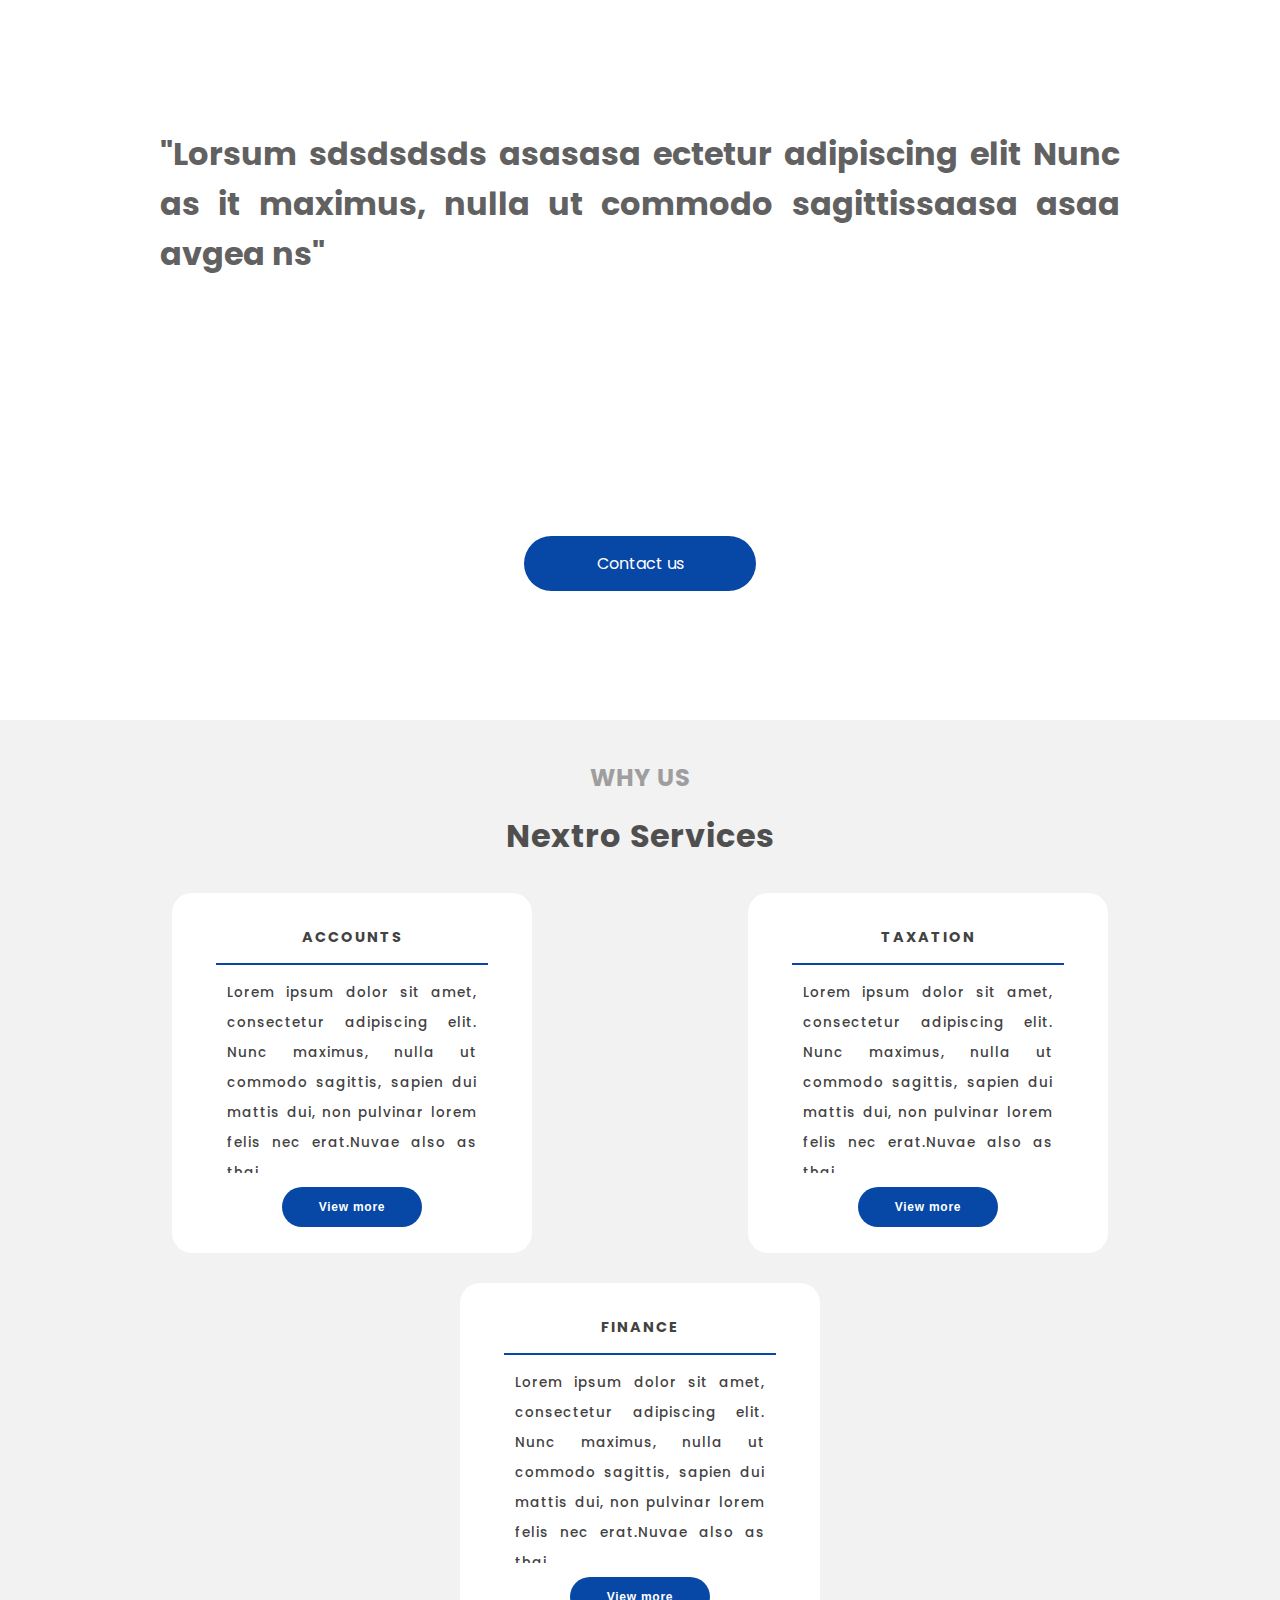
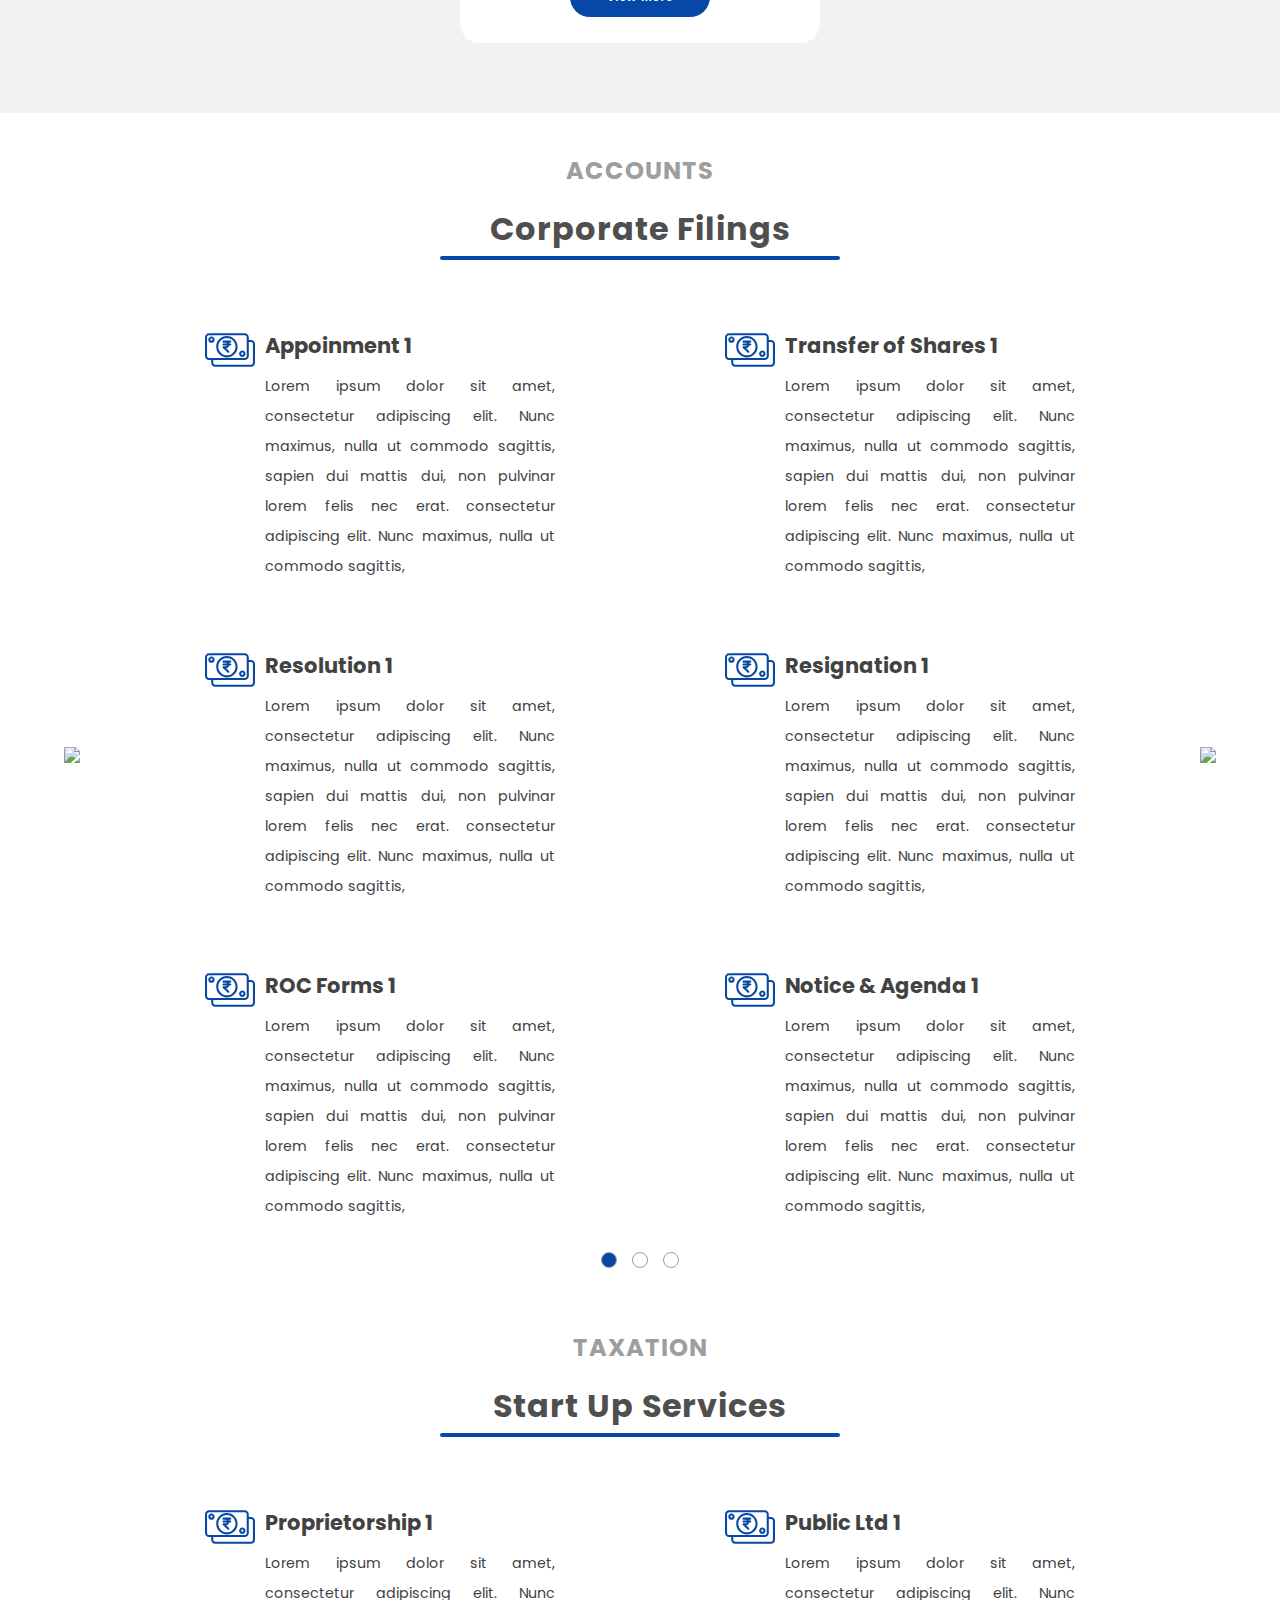
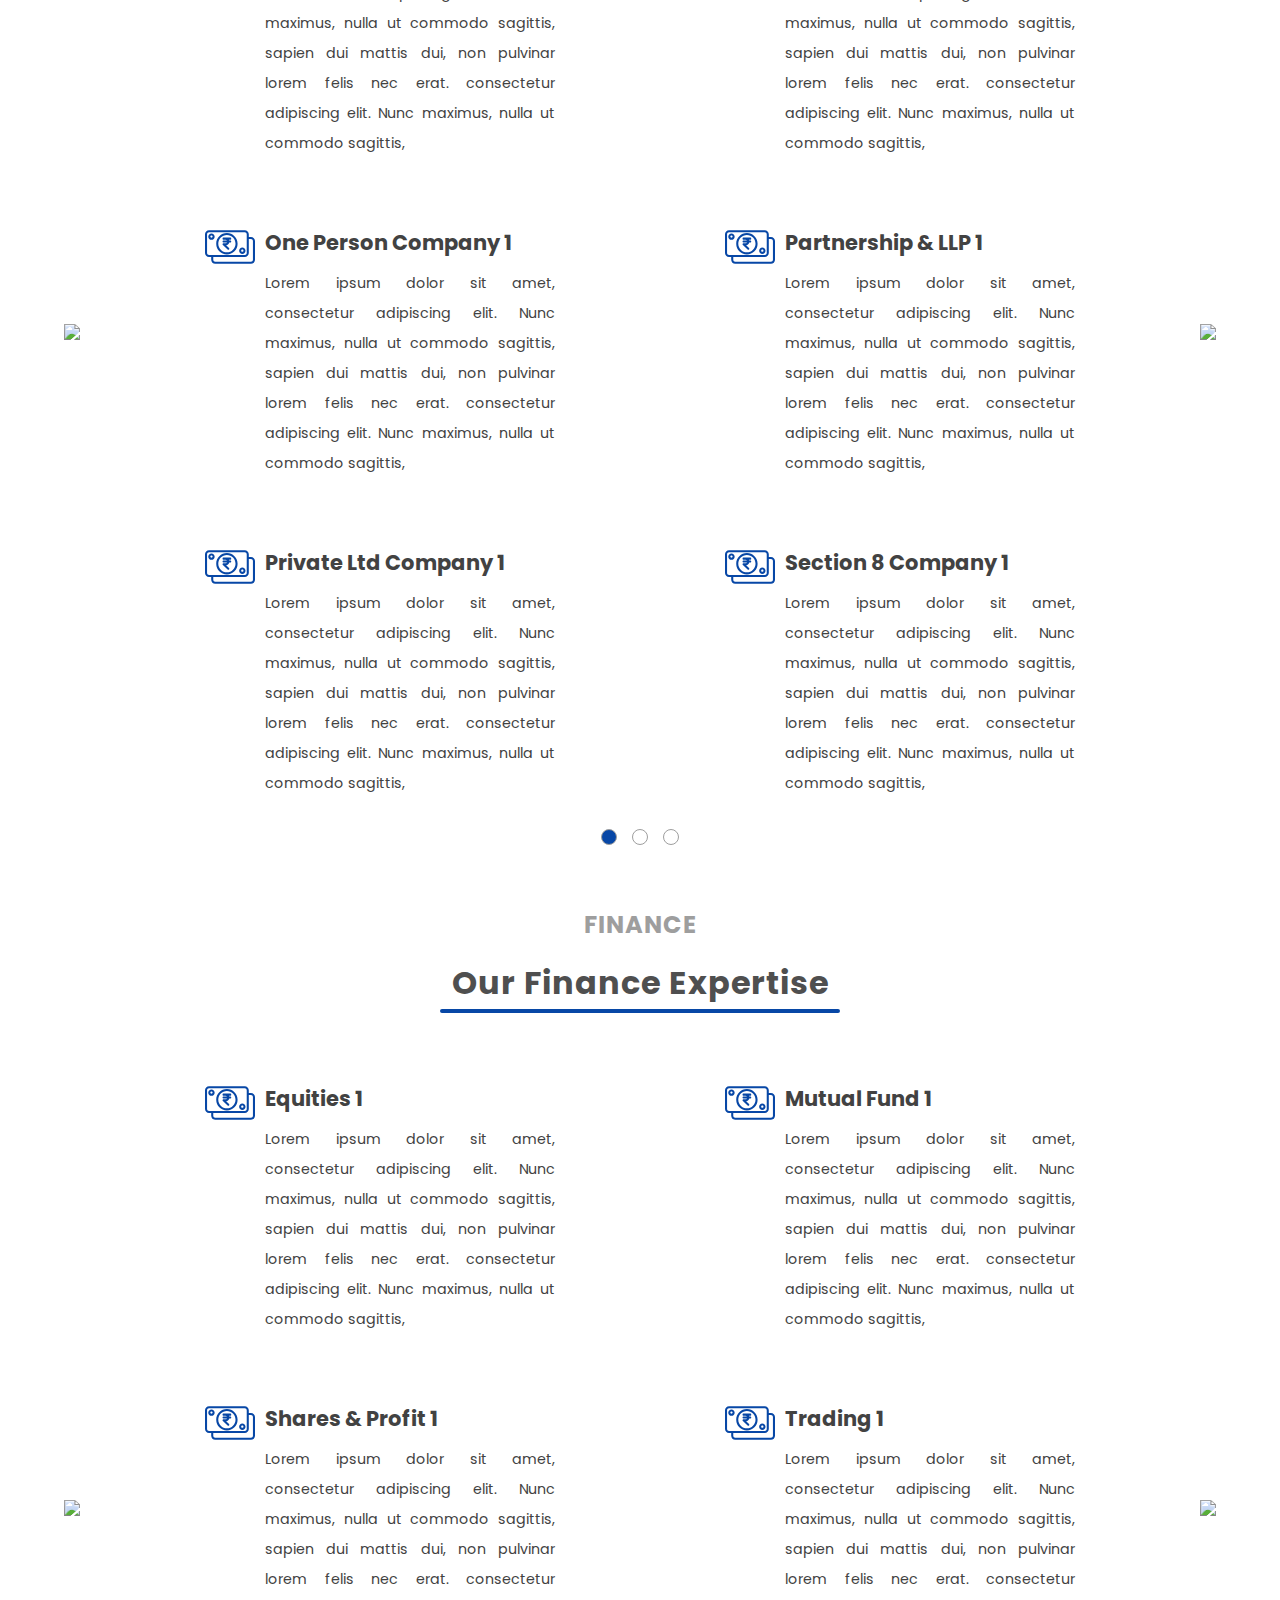
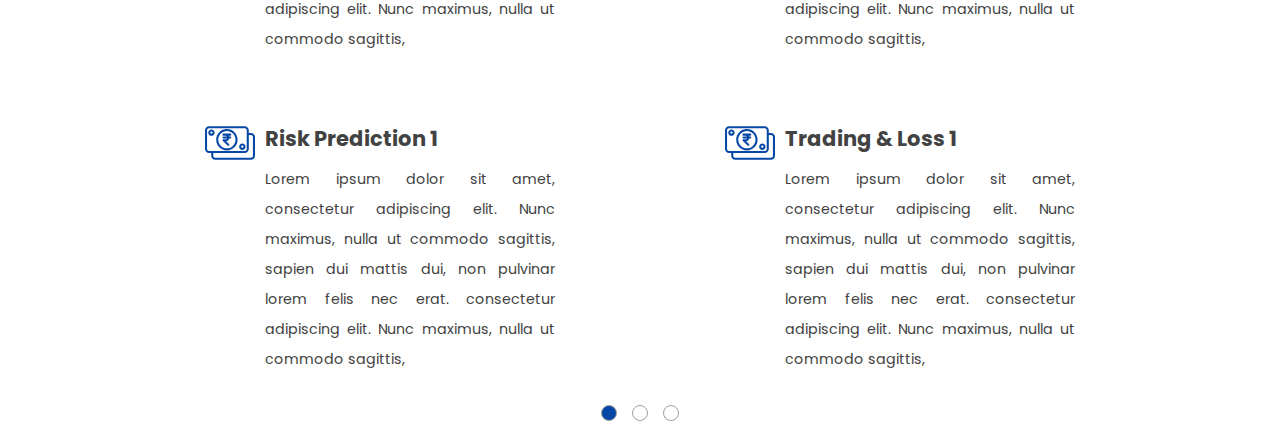
==== home.html @ 1ed1620a "Add : Services section" ====
<!DOCTYPE html>
<html lang="en">
  <head>
    <meta charset="utf-8" />
    <meta http-equiv="x-ua-compatible" content="ie=edge" />
    <meta name="viewport" content="width=device-width, initial-scale=1" />
    <title>Nextro</title>
    <!-- Font poppins CDN -->
    <link href='https://fonts.googleapis.com/css?family=Poppins' rel='stylesheet'>
    <!-- style sheets css -->
    <link rel="stylesheet" href="css/nextroCommon.css" />
    <link rel="stylesheet" href="css/homePage.css" />
    <!-- Favicon Include -->
    <link rel="apple-touch-icon" sizes="180x180" href="assets/favicon/apple-touch-icon.png">
    <link rel="icon" type="image/png" sizes="32x32" href="assets/favicon/favicon-32x32.png">
    <link rel="icon" type="image/png" sizes="16x16" href="assets/favicon/favicon-16x16.png">
    <link rel="manifest" href="assets/favicon/site.webmanifest">
    <!-- Include web component scripts -->
    <script src="scripts/webcomponents/nextroTitleBar.js"></script>
    <script src="scripts/webcomponents/nextroListCard.js"></script>
    <script src="scripts/webcomponents/nextroSpecList.js"></script>
  </head>
  <body>
    <div class="full-wh">
      <!-- Title Tab -->
      <nextro-title-bar selected-tab="home"></nextro-title-bar>
      
      <!-- Intro content section 1-->
      <section class="homepage-sec-1 flex-col align-cen justify-sa">  
        <h1 class="hmpage-intro">"Lorsum sdsdsdsds asasasa ectetur adipiscing elit Nunc as it maximus, nulla ut commodo sagittissaasa asaa avgea ns"</h1>
        <button class="hmintro-btn m-poi animate__animated animate__fadeInDown">Contact us</button>
      </section>

      <!-- why us section 2-->
      <section class="homepage-sec-2">
        <div class="flex perfect-cen sec-2-1-text">WHY US</div>
        <h2 class="flex perfect-cen sec-2-2-text">Nextro Services</h2>
        <div class="flex perfect-cen">
          <div id="sec-2-card-con" class="hp-sec-2-card-con">
            <nextro-list-card
              id="accounts-card-sec-2"
              class="dp-none animate__animated animate__fadeInUp"
              card-title="ACCOUNTS"
              card-description="Lorem ipsum dolor sit amet, consectetur adipiscing elit. Nunc maximus, nulla ut commodo sagittis, sapien dui mattis dui, non pulvinar lorem felis nec erat.Nuvae also as thai" 
              ></nextro-list-card>
            <nextro-list-card 
              id="taxation-card-sec-2"
              class="dp-none animate__animated animate__fadeInUp"
              card-title="TAXATION"
              card-description="Lorem ipsum dolor sit amet, consectetur adipiscing elit. Nunc maximus, nulla ut commodo sagittis, sapien dui mattis dui, non pulvinar lorem felis nec erat.Nuvae also as thai" 
              ></nextro-list-card>
            <nextro-list-card 
              id="finance-card-sec-2"
              class="dp-none animate__animated animate__fadeInUp"
              card-title="FINANCE"
              card-description="Lorem ipsum dolor sit amet, consectetur adipiscing elit. Nunc maximus, nulla ut commodo sagittis, sapien dui mattis dui, non pulvinar lorem felis nec erat.Nuvae also as thai" 
              ></nextro-list-card>
          </div>
        </div>
        <div class="hp-sec2-sp-holder"></div>
      </section>

      <!-- Accounts section - 3-->
      <section class="homepage-sec-3">
        <div class="flex perfect-cen sec-2-1-text">ACCOUNTS</div>
        <h2 id="sec-3-titleHeader" class="flex perfect-cen sec-2-2-text">Corporate Filings</h2>
        <div class="flex perfect-cen">
          <div class="blue-underline"></div>
        </div>
        <div class="flex perfect-cen">
          <div class="flex sec-3-view-con">
            <div class="flex perfect-cen arrow-con-rl">
              <img class="cheveron-icon" src="assets/icons/left-cheveron.svg" onclick="switchViewHandler3Ins.moveSec3Left()">
            </div>
            <div class="sec-3-middle-view flex perfect-cen">
              <div id="sec-3-view-0" class="sec-3-content-con"> 
                <nextro-spec-list
                class="sec-3-card-sty"
                card-title="Appoinment 1"
                card-description="Lorem ipsum dolor sit amet, consectetur adipiscing elit. Nunc maximus, nulla ut commodo sagittis, sapien dui mattis dui, non pulvinar lorem felis nec erat. consectetur adipiscing elit. Nunc maximus, nulla ut commodo sagittis,">
                </nextro-spec-list>
                <nextro-spec-list
                  class="sec-3-card-sty"
                  card-title="Transfer of Shares 1"
                  card-description="Lorem ipsum dolor sit amet, consectetur adipiscing elit. Nunc maximus, nulla ut commodo sagittis, sapien dui mattis dui, non pulvinar lorem felis nec erat. consectetur adipiscing elit. Nunc maximus, nulla ut commodo sagittis,">
                </nextro-spec-list>
                <nextro-spec-list
                  class="sec-3-card-sty"
                  card-title="Resolution 1"
                  card-description="Lorem ipsum dolor sit amet, consectetur adipiscing elit. Nunc maximus, nulla ut commodo sagittis, sapien dui mattis dui, non pulvinar lorem felis nec erat. consectetur adipiscing elit. Nunc maximus, nulla ut commodo sagittis,">
                </nextro-spec-list>
                <nextro-spec-list
                  class="sec-3-card-sty"
                  card-title="Resignation 1"
                  card-description="Lorem ipsum dolor sit amet, consectetur adipiscing elit. Nunc maximus, nulla ut commodo sagittis, sapien dui mattis dui, non pulvinar lorem felis nec erat. consectetur adipiscing elit. Nunc maximus, nulla ut commodo sagittis,">
                </nextro-spec-list>
                <nextro-spec-list
                  class="sec-3-card-sty"
                  card-title="ROC Forms 1"
                  card-description="Lorem ipsum dolor sit amet, consectetur adipiscing elit. Nunc maximus, nulla ut commodo sagittis, sapien dui mattis dui, non pulvinar lorem felis nec erat. consectetur adipiscing elit. Nunc maximus, nulla ut commodo sagittis,">
                </nextro-spec-list>
                <nextro-spec-list
                  class="sec-3-card-sty"
                  card-title="Notice & Agenda 1"
                  card-description="Lorem ipsum dolor sit amet, consectetur adipiscing elit. Nunc maximus, nulla ut commodo sagittis, sapien dui mattis dui, non pulvinar lorem felis nec erat. consectetur adipiscing elit. Nunc maximus, nulla ut commodo sagittis,">
                </nextro-spec-list>
              </div>
              <div id="sec-3-view-1" class="sec-3-content-con dp-view-none"> 
                <nextro-spec-list
                class="sec-3-card-sty"
                card-title="Appoinment 2"
                card-description="Lorem ipsum dolor sit amet, consectetur adipiscing elit. Nunc maximus, nulla ut commodo sagittis, sapien dui mattis dui, non pulvinar lorem felis nec erat. consectetur adipiscing elit. Nunc maximus, nulla ut commodo sagittis,">
                </nextro-spec-list>
                <nextro-spec-list
                  class="sec-3-card-sty"
                  card-title="Transfer of Shares 2"
                  card-description="Lorem ipsum dolor sit amet, consectetur adipiscing elit. Nunc maximus, nulla ut commodo sagittis, sapien dui mattis dui, non pulvinar lorem felis nec erat. consectetur adipiscing elit. Nunc maximus, nulla ut commodo sagittis,">
                </nextro-spec-list>
                <nextro-spec-list
                  class="sec-3-card-sty"
                  card-title="Resolution 2"
                  card-description="Lorem ipsum dolor sit amet, consectetur adipiscing elit. Nunc maximus, nulla ut commodo sagittis, sapien dui mattis dui, non pulvinar lorem felis nec erat. consectetur adipiscing elit. Nunc maximus, nulla ut commodo sagittis,">
                </nextro-spec-list>
                <nextro-spec-list
                  class="sec-3-card-sty"
                  card-title="Resignation 2"
                  card-description="Lorem ipsum dolor sit amet, consectetur adipiscing elit. Nunc maximus, nulla ut commodo sagittis, sapien dui mattis dui, non pulvinar lorem felis nec erat. consectetur adipiscing elit. Nunc maximus, nulla ut commodo sagittis,">
                </nextro-spec-list>
                <nextro-spec-list
                  class="sec-3-card-sty"
                  card-title="ROC Forms 2"
                  card-description="Lorem ipsum dolor sit amet, consectetur adipiscing elit. Nunc maximus, nulla ut commodo sagittis, sapien dui mattis dui, non pulvinar lorem felis nec erat. consectetur adipiscing elit. Nunc maximus, nulla ut commodo sagittis,">
                </nextro-spec-list>
                <nextro-spec-list
                  class="sec-3-card-sty"
                  card-title="Notice & Agenda 2"
                  card-description="Lorem ipsum dolor sit amet, consectetur adipiscing elit. Nunc maximus, nulla ut commodo sagittis, sapien dui mattis dui, non pulvinar lorem felis nec erat. consectetur adipiscing elit. Nunc maximus, nulla ut commodo sagittis,">
                </nextro-spec-list>
              </div>
              <div id="sec-3-view-2" class="sec-3-content-con dp-view-none"> 
                <nextro-spec-list
                class="sec-3-card-sty"
                card-title="Appoinment 3"
                card-description="Lorem ipsum dolor sit amet, consectetur adipiscing elit. Nunc maximus, nulla ut commodo sagittis, sapien dui mattis dui, non pulvinar lorem felis nec erat. consectetur adipiscing elit. Nunc maximus, nulla ut commodo sagittis,">
                </nextro-spec-list>
                <nextro-spec-list
                  class="sec-3-card-sty"
                  card-title="Transfer of Shares 3"
                  card-description="Lorem ipsum dolor sit amet, consectetur adipiscing elit. Nunc maximus, nulla ut commodo sagittis, sapien dui mattis dui, non pulvinar lorem felis nec erat. consectetur adipiscing elit. Nunc maximus, nulla ut commodo sagittis,">
                </nextro-spec-list>
                <nextro-spec-list
                  class="sec-3-card-sty"
                  card-title="Resolution 3"
                  card-description="Lorem ipsum dolor sit amet, consectetur adipiscing elit. Nunc maximus, nulla ut commodo sagittis, sapien dui mattis dui, non pulvinar lorem felis nec erat. consectetur adipiscing elit. Nunc maximus, nulla ut commodo sagittis,">
                </nextro-spec-list>
                <nextro-spec-list
                  class="sec-3-card-sty"
                  card-title="Resignation 3"
                  card-description="Lorem ipsum dolor sit amet, consectetur adipiscing elit. Nunc maximus, nulla ut commodo sagittis, sapien dui mattis dui, non pulvinar lorem felis nec erat. consectetur adipiscing elit. Nunc maximus, nulla ut commodo sagittis,">
                </nextro-spec-list>
                <nextro-spec-list
                  class="sec-3-card-sty"
                  card-title="ROC Forms 3"
                  card-description="Lorem ipsum dolor sit amet, consectetur adipiscing elit. Nunc maximus, nulla ut commodo sagittis, sapien dui mattis dui, non pulvinar lorem felis nec erat. consectetur adipiscing elit. Nunc maximus, nulla ut commodo sagittis,">
                </nextro-spec-list>
                <nextro-spec-list
                  class="sec-3-card-sty"
                  card-title="Notice & Agenda 3"
                  card-description="Lorem ipsum dolor sit amet, consectetur adipiscing elit. Nunc maximus, nulla ut commodo sagittis, sapien dui mattis dui, non pulvinar lorem felis nec erat. consectetur adipiscing elit. Nunc maximus, nulla ut commodo sagittis,">
                </nextro-spec-list>
              </div>
            </div>
            <div class="flex perfect-cen arrow-con-rl">
              <img class="cheveron-icon" src="assets/icons/right-cheveron.svg" onclick="switchViewHandler3Ins.moveSec3Right()">
            </div>
          </div>
        </div>
        <div class="sec-3-round-con flex perfect-cen">
            <div id="sec-3-round-0" compIndex="0" class="round-con blue-color-background" onclick="switchViewHandler3Ins.roundBtnClickSec3(this)"></div>
            <div id="sec-3-round-1" compIndex="1" class="round-con ml-round" onclick="switchViewHandler3Ins.roundBtnClickSec3(this)"></div>
            <div id="sec-3-round-2" compIndex="2" class="round-con ml-round" onclick="switchViewHandler3Ins.roundBtnClickSec3(this)"></div>
        </div>
      </section>
      
      <!-- Taxation section - 4-->
      <section id="sec-4-container" class="homepage-sec-3 sec-4-full-container">
        <div class="flex perfect-cen sec-2-1-text">TAXATION</div>
        <h2 id="sec-4-titleHeader" class="flex perfect-cen sec-2-2-text">Start Up Services</h2>
        <div class="flex perfect-cen">
          <div class="blue-underline"></div>
        </div>
        <div class="flex perfect-cen">
          <div class="flex sec-3-view-con">
            <div class="flex perfect-cen arrow-con-rl">
              <img class="cheveron-icon" src="assets/icons/left-cheveron.svg" onclick="switchViewHandler4Ins.moveSec3Left()">
            </div>
            <div class="sec-3-middle-view flex perfect-cen">
              <div id="sec-4-view-0" class="sec-3-content-con"> 
                <nextro-spec-list
                class="sec-3-card-sty"
                card-title="Proprietorship 1"
                card-description="Lorem ipsum dolor sit amet, consectetur adipiscing elit. Nunc maximus, nulla ut commodo sagittis, sapien dui mattis dui, non pulvinar lorem felis nec erat. consectetur adipiscing elit. Nunc maximus, nulla ut commodo sagittis,">
                </nextro-spec-list>
                <nextro-spec-list
                  class="sec-3-card-sty"
                  card-title="Public Ltd 1"
                  card-description="Lorem ipsum dolor sit amet, consectetur adipiscing elit. Nunc maximus, nulla ut commodo sagittis, sapien dui mattis dui, non pulvinar lorem felis nec erat. consectetur adipiscing elit. Nunc maximus, nulla ut commodo sagittis,">
                </nextro-spec-list>
                <nextro-spec-list
                  class="sec-3-card-sty"
                  card-title="One Person Company 1"
                  card-description="Lorem ipsum dolor sit amet, consectetur adipiscing elit. Nunc maximus, nulla ut commodo sagittis, sapien dui mattis dui, non pulvinar lorem felis nec erat. consectetur adipiscing elit. Nunc maximus, nulla ut commodo sagittis,">
                </nextro-spec-list>
                <nextro-spec-list
                  class="sec-3-card-sty"
                  card-title="Partnership & LLP 1"
                  card-description="Lorem ipsum dolor sit amet, consectetur adipiscing elit. Nunc maximus, nulla ut commodo sagittis, sapien dui mattis dui, non pulvinar lorem felis nec erat. consectetur adipiscing elit. Nunc maximus, nulla ut commodo sagittis,">
                </nextro-spec-list>
                <nextro-spec-list
                  class="sec-3-card-sty"
                  card-title="Private Ltd Company 1"
                  card-description="Lorem ipsum dolor sit amet, consectetur adipiscing elit. Nunc maximus, nulla ut commodo sagittis, sapien dui mattis dui, non pulvinar lorem felis nec erat. consectetur adipiscing elit. Nunc maximus, nulla ut commodo sagittis,">
                </nextro-spec-list>
                <nextro-spec-list
                  class="sec-3-card-sty"
                  card-title="Section 8 Company 1"
                  card-description="Lorem ipsum dolor sit amet, consectetur adipiscing elit. Nunc maximus, nulla ut commodo sagittis, sapien dui mattis dui, non pulvinar lorem felis nec erat. consectetur adipiscing elit. Nunc maximus, nulla ut commodo sagittis,">
                </nextro-spec-list>
              </div>
              <div id="sec-4-view-1" class="sec-3-content-con dp-view-none"> 
                <nextro-spec-list
                class="sec-3-card-sty"
                card-title="Proprietorship 2"
                card-description="Lorem ipsum dolor sit amet, consectetur adipiscing elit. Nunc maximus, nulla ut commodo sagittis, sapien dui mattis dui, non pulvinar lorem felis nec erat. consectetur adipiscing elit. Nunc maximus, nulla ut commodo sagittis,">
                </nextro-spec-list>
                <nextro-spec-list
                  class="sec-3-card-sty"
                  card-title="Public Ltd 2"
                  card-description="Lorem ipsum dolor sit amet, consectetur adipiscing elit. Nunc maximus, nulla ut commodo sagittis, sapien dui mattis dui, non pulvinar lorem felis nec erat. consectetur adipiscing elit. Nunc maximus, nulla ut commodo sagittis,">
                </nextro-spec-list>
                <nextro-spec-list
                  class="sec-3-card-sty"
                  card-title="One Person Company 2"
                  card-description="Lorem ipsum dolor sit amet, consectetur adipiscing elit. Nunc maximus, nulla ut commodo sagittis, sapien dui mattis dui, non pulvinar lorem felis nec erat. consectetur adipiscing elit. Nunc maximus, nulla ut commodo sagittis,">
                </nextro-spec-list>
                <nextro-spec-list
                  class="sec-3-card-sty"
                  card-title="Partnership & LLP 2"
                  card-description="Lorem ipsum dolor sit amet, consectetur adipiscing elit. Nunc maximus, nulla ut commodo sagittis, sapien dui mattis dui, non pulvinar lorem felis nec erat. consectetur adipiscing elit. Nunc maximus, nulla ut commodo sagittis,">
                </nextro-spec-list>
                <nextro-spec-list
                  class="sec-3-card-sty"
                  card-title="Private Ltd Company 2"
                  card-description="Lorem ipsum dolor sit amet, consectetur adipiscing elit. Nunc maximus, nulla ut commodo sagittis, sapien dui mattis dui, non pulvinar lorem felis nec erat. consectetur adipiscing elit. Nunc maximus, nulla ut commodo sagittis,">
                </nextro-spec-list>
                <nextro-spec-list
                  class="sec-3-card-sty"
                  card-title="Section 8 Company 2"
                  card-description="Lorem ipsum dolor sit amet, consectetur adipiscing elit. Nunc maximus, nulla ut commodo sagittis, sapien dui mattis dui, non pulvinar lorem felis nec erat. consectetur adipiscing elit. Nunc maximus, nulla ut commodo sagittis,">
                </nextro-spec-list>
              </div>
              <div id="sec-4-view-2" class="sec-3-content-con dp-view-none"> 
                <nextro-spec-list
                class="sec-3-card-sty"
                card-title="Proprietorship 3"
                card-description="Lorem ipsum dolor sit amet, consectetur adipiscing elit. Nunc maximus, nulla ut commodo sagittis, sapien dui mattis dui, non pulvinar lorem felis nec erat. consectetur adipiscing elit. Nunc maximus, nulla ut commodo sagittis,">
                </nextro-spec-list>
                <nextro-spec-list
                  class="sec-3-card-sty"
                  card-title="Public Ltd 3"
                  card-description="Lorem ipsum dolor sit amet, consectetur adipiscing elit. Nunc maximus, nulla ut commodo sagittis, sapien dui mattis dui, non pulvinar lorem felis nec erat. consectetur adipiscing elit. Nunc maximus, nulla ut commodo sagittis,">
                </nextro-spec-list>
                <nextro-spec-list
                  class="sec-3-card-sty"
                  card-title="One Person Company 3"
                  card-description="Lorem ipsum dolor sit amet, consectetur adipiscing elit. Nunc maximus, nulla ut commodo sagittis, sapien dui mattis dui, non pulvinar lorem felis nec erat. consectetur adipiscing elit. Nunc maximus, nulla ut commodo sagittis,">
                </nextro-spec-list>
                <nextro-spec-list
                  class="sec-3-card-sty"
                  card-title="Partnership & LLP 3"
                  card-description="Lorem ipsum dolor sit amet, consectetur adipiscing elit. Nunc maximus, nulla ut commodo sagittis, sapien dui mattis dui, non pulvinar lorem felis nec erat. consectetur adipiscing elit. Nunc maximus, nulla ut commodo sagittis,">
                </nextro-spec-list>
                <nextro-spec-list
                  class="sec-3-card-sty"
                  card-title="Private Ltd Company 3"
                  card-description="Lorem ipsum dolor sit amet, consectetur adipiscing elit. Nunc maximus, nulla ut commodo sagittis, sapien dui mattis dui, non pulvinar lorem felis nec erat. consectetur adipiscing elit. Nunc maximus, nulla ut commodo sagittis,">
                </nextro-spec-list>
                <nextro-spec-list
                  class="sec-3-card-sty"
                  card-title="Section 8 Company 3"
                  card-description="Lorem ipsum dolor sit amet, consectetur adipiscing elit. Nunc maximus, nulla ut commodo sagittis, sapien dui mattis dui, non pulvinar lorem felis nec erat. consectetur adipiscing elit. Nunc maximus, nulla ut commodo sagittis,">
                </nextro-spec-list>
              </div>
            </div>
            <div class="flex perfect-cen arrow-con-rl">
              <img class="cheveron-icon" src="assets/icons/right-cheveron.svg" onclick="switchViewHandler4Ins.moveSec3Right()">
            </div>
          </div>
        </div>
        <div class="sec-3-round-con flex perfect-cen">
            <div id="sec-4-round-0" compIndex="0" class="round-con blue-color-background" onclick="switchViewHandler4Ins.roundBtnClickSec3(this)"></div>
            <div id="sec-4-round-1" compIndex="1" class="round-con ml-round" onclick="switchViewHandler4Ins.roundBtnClickSec3(this)"></div>
            <div id="sec-4-round-2" compIndex="2" class="round-con ml-round" onclick="switchViewHandler4Ins.roundBtnClickSec3(this)"></div>
        </div>
      </section>

       <!-- Taxation section - 5-->
      <section id="sec-5-container" class="homepage-sec-3">
        <div class="flex perfect-cen sec-2-1-text">FINANCE</div>
        <h2 id="sec-5-titleHeader" class="flex perfect-cen sec-2-2-text">Our Finance Expertise</h2>
        <div class="flex perfect-cen">
          <div class="blue-underline"></div>
        </div>
        <div class="flex perfect-cen">
          <div class="flex sec-3-view-con">
            <div class="flex perfect-cen arrow-con-rl">
              <img class="cheveron-icon" src="assets/icons/left-cheveron.svg" onclick="switchViewHandler5Ins.moveSec3Left()">
            </div>
            <div class="sec-3-middle-view flex perfect-cen">
              <div id="sec-5-view-0" class="sec-3-content-con"> 
                <nextro-spec-list
                class="sec-3-card-sty"
                card-title="Equities 1"
                card-description="Lorem ipsum dolor sit amet, consectetur adipiscing elit. Nunc maximus, nulla ut commodo sagittis, sapien dui mattis dui, non pulvinar lorem felis nec erat. consectetur adipiscing elit. Nunc maximus, nulla ut commodo sagittis,">
                </nextro-spec-list>
                <nextro-spec-list
                  class="sec-3-card-sty"
                  card-title="Mutual Fund 1"
                  card-description="Lorem ipsum dolor sit amet, consectetur adipiscing elit. Nunc maximus, nulla ut commodo sagittis, sapien dui mattis dui, non pulvinar lorem felis nec erat. consectetur adipiscing elit. Nunc maximus, nulla ut commodo sagittis,">
                </nextro-spec-list>
                <nextro-spec-list
                  class="sec-3-card-sty"
                  card-title="Shares & Profit 1"
                  card-description="Lorem ipsum dolor sit amet, consectetur adipiscing elit. Nunc maximus, nulla ut commodo sagittis, sapien dui mattis dui, non pulvinar lorem felis nec erat. consectetur adipiscing elit. Nunc maximus, nulla ut commodo sagittis,">
                </nextro-spec-list>
                <nextro-spec-list
                  class="sec-3-card-sty"
                  card-title="Trading 1"
                  card-description="Lorem ipsum dolor sit amet, consectetur adipiscing elit. Nunc maximus, nulla ut commodo sagittis, sapien dui mattis dui, non pulvinar lorem felis nec erat. consectetur adipiscing elit. Nunc maximus, nulla ut commodo sagittis,">
                </nextro-spec-list>
                <nextro-spec-list
                  class="sec-3-card-sty"
                  card-title="Risk Prediction 1"
                  card-description="Lorem ipsum dolor sit amet, consectetur adipiscing elit. Nunc maximus, nulla ut commodo sagittis, sapien dui mattis dui, non pulvinar lorem felis nec erat. consectetur adipiscing elit. Nunc maximus, nulla ut commodo sagittis,">
                </nextro-spec-list>
                <nextro-spec-list
                  class="sec-3-card-sty"
                  card-title="Trading & Loss 1"
                  card-description="Lorem ipsum dolor sit amet, consectetur adipiscing elit. Nunc maximus, nulla ut commodo sagittis, sapien dui mattis dui, non pulvinar lorem felis nec erat. consectetur adipiscing elit. Nunc maximus, nulla ut commodo sagittis,">
                </nextro-spec-list>
              </div>
              <div id="sec-5-view-1" class="sec-3-content-con dp-view-none"> 
                <nextro-spec-list
                class="sec-3-card-sty"
                card-title="Equities 2"
                card-description="Lorem ipsum dolor sit amet, consectetur adipiscing elit. Nunc maximus, nulla ut commodo sagittis, sapien dui mattis dui, non pulvinar lorem felis nec erat. consectetur adipiscing elit. Nunc maximus, nulla ut commodo sagittis,">
                </nextro-spec-list>
                <nextro-spec-list
                  class="sec-3-card-sty"
                  card-title="Mutual Fund 2"
                  card-description="Lorem ipsum dolor sit amet, consectetur adipiscing elit. Nunc maximus, nulla ut commodo sagittis, sapien dui mattis dui, non pulvinar lorem felis nec erat. consectetur adipiscing elit. Nunc maximus, nulla ut commodo sagittis,">
                </nextro-spec-list>
                <nextro-spec-list
                  class="sec-3-card-sty"
                  card-title="Shares & Profit 2"
                  card-description="Lorem ipsum dolor sit amet, consectetur adipiscing elit. Nunc maximus, nulla ut commodo sagittis, sapien dui mattis dui, non pulvinar lorem felis nec erat. consectetur adipiscing elit. Nunc maximus, nulla ut commodo sagittis,">
                </nextro-spec-list>
                <nextro-spec-list
                  class="sec-3-card-sty"
                  card-title="Trading 2"
                  card-description="Lorem ipsum dolor sit amet, consectetur adipiscing elit. Nunc maximus, nulla ut commodo sagittis, sapien dui mattis dui, non pulvinar lorem felis nec erat. consectetur adipiscing elit. Nunc maximus, nulla ut commodo sagittis,">
                </nextro-spec-list>
                <nextro-spec-list
                  class="sec-3-card-sty"
                  card-title="Risk Prediction 2"
                  card-description="Lorem ipsum dolor sit amet, consectetur adipiscing elit. Nunc maximus, nulla ut commodo sagittis, sapien dui mattis dui, non pulvinar lorem felis nec erat. consectetur adipiscing elit. Nunc maximus, nulla ut commodo sagittis,">
                </nextro-spec-list>
                <nextro-spec-list
                  class="sec-3-card-sty"
                  card-title="Trading & Loss 2"
                  card-description="Lorem ipsum dolor sit amet, consectetur adipiscing elit. Nunc maximus, nulla ut commodo sagittis, sapien dui mattis dui, non pulvinar lorem felis nec erat. consectetur adipiscing elit. Nunc maximus, nulla ut commodo sagittis,">
                </nextro-spec-list>
              </div>
              <div id="sec-5-view-2" class="sec-3-content-con dp-view-none"> 
                <nextro-spec-list
                class="sec-3-card-sty"
                card-title="Equities 3"
                card-description="Lorem ipsum dolor sit amet, consectetur adipiscing elit. Nunc maximus, nulla ut commodo sagittis, sapien dui mattis dui, non pulvinar lorem felis nec erat. consectetur adipiscing elit. Nunc maximus, nulla ut commodo sagittis,">
                </nextro-spec-list>
                <nextro-spec-list
                  class="sec-3-card-sty"
                  card-title="Mutual Fund 3"
                  card-description="Lorem ipsum dolor sit amet, consectetur adipiscing elit. Nunc maximus, nulla ut commodo sagittis, sapien dui mattis dui, non pulvinar lorem felis nec erat. consectetur adipiscing elit. Nunc maximus, nulla ut commodo sagittis,">
                </nextro-spec-list>
                <nextro-spec-list
                  class="sec-3-card-sty"
                  card-title="Shares & Profit 3"
                  card-description="Lorem ipsum dolor sit amet, consectetur adipiscing elit. Nunc maximus, nulla ut commodo sagittis, sapien dui mattis dui, non pulvinar lorem felis nec erat. consectetur adipiscing elit. Nunc maximus, nulla ut commodo sagittis,">
                </nextro-spec-list>
                <nextro-spec-list
                  class="sec-3-card-sty"
                  card-title="Trading 3"
                  card-description="Lorem ipsum dolor sit amet, consectetur adipiscing elit. Nunc maximus, nulla ut commodo sagittis, sapien dui mattis dui, non pulvinar lorem felis nec erat. consectetur adipiscing elit. Nunc maximus, nulla ut commodo sagittis,">
                </nextro-spec-list>
                <nextro-spec-list
                  class="sec-3-card-sty"
                  card-title="Risk Prediction 3"
                  card-description="Lorem ipsum dolor sit amet, consectetur adipiscing elit. Nunc maximus, nulla ut commodo sagittis, sapien dui mattis dui, non pulvinar lorem felis nec erat. consectetur adipiscing elit. Nunc maximus, nulla ut commodo sagittis,">
                </nextro-spec-list>
                <nextro-spec-list
                  class="sec-3-card-sty"
                  card-title="Trading & Loss 3"
                  card-description="Lorem ipsum dolor sit amet, consectetur adipiscing elit. Nunc maximus, nulla ut commodo sagittis, sapien dui mattis dui, non pulvinar lorem felis nec erat. consectetur adipiscing elit. Nunc maximus, nulla ut commodo sagittis,">
                </nextro-spec-list>
              </div>
            </div>
            <div class="flex perfect-cen arrow-con-rl">
              <img class="cheveron-icon" src="assets/icons/right-cheveron.svg" onclick="switchViewHandler5Ins.moveSec3Right()">
            </div>
          </div>
        </div>
        <div class="sec-3-round-con flex perfect-cen">
            <div id="sec-5-round-0" compIndex="0" class="round-con blue-color-background" onclick="switchViewHandler5Ins.roundBtnClickSec3(this)"></div>
            <div id="sec-5-round-1" compIndex="1" class="round-con ml-round" onclick="switchViewHandler5Ins.roundBtnClickSec3(this)"></div>
            <div id="sec-5-round-2" compIndex="2" class="round-con ml-round" onclick="switchViewHandler5Ins.roundBtnClickSec3(this)"></div>
        </div>
      </section>


      
    </div>
    <script src="scripts/scripts/utily.js"></script>
    <script src="scripts/scripts/homePage.js"></script>
  </body>
</html>
---- css/nextroCommon.css ----
/* universal conditions */
/* Hide scrollbar for Chrome, Safari and Opera */
::-webkit-scrollbar {
    display: none;
}
input,
textarea,
button,
select,
a {
  -webkit-tap-highlight-color: rgba(0,0,0,0);
}
*{
    box-sizing: border-box;
}
html{
    font-size:100%;
    -ms-overflow-style: none;  /* IE and Edge */
    scrollbar-width: none;  /* Firefox */
}
body{
    margin:0px;
    padding:0px;
}
.full-wh{
    height:100%;
    width:100%;
}
/* Animations */
:root{
    --animate-duration: 1s;
    --animate-delay: 1s;
    --animate-repeat: 1;
}
.animate__animated {
    -webkit-animation-duration: 1s;
    animation-duration: 1s;
    -webkit-animation-duration: var(--animate-duration);
    animation-duration: var(--animate-duration);
    -webkit-animation-fill-mode: both;
    animation-fill-mode: both;
}
@-webkit-keyframes fadeInDown {
    from {
      opacity: 0;
      -webkit-transform: translate3d(0, -100%, 0);
      transform: translate3d(0, -100%, 0);
    }
  
    to {
      opacity: 1;
      -webkit-transform: translate3d(0, 0, 0);
      transform: translate3d(0, 0, 0);
    }
}
@keyframes fadeInDown {
    from {
      opacity: 0;
      -webkit-transform: translate3d(0, -100%, 0);
      transform: translate3d(0, -100%, 0);
    }
  
    to {
      opacity: 1;
      -webkit-transform: translate3d(0, 0, 0);
      transform: translate3d(0, 0, 0);
    }
}
.animate__fadeInDown {
    -webkit-animation-name: fadeInDown;
    animation-name: fadeInDown;
}
@-webkit-keyframes fadeInUp {
    from {
      opacity: 0;
      -webkit-transform: translate3d(0, 100%, 0);
      transform: translate3d(0, 100%, 0);
    }
  
    to {
      opacity: 1;
      -webkit-transform: translate3d(0, 0, 0);
      transform: translate3d(0, 0, 0);
    }
}
@keyframes fadeInUp {
    from {
      opacity: 0;
      -webkit-transform: translate3d(0, 100%, 0);
      transform: translate3d(0, 100%, 0);
    }
  
    to {
      opacity: 1;
      -webkit-transform: translate3d(0, 0, 0);
      transform: translate3d(0, 0, 0);
    }
}
.animate__fadeInUp {
    -webkit-animation-name: fadeInUp;
    animation-name: fadeInUp;
}
/* Resuable styles */
.flex{
    display:flex;
}
.flex-row{
    display: flex;
    flex-direction: row;
}
.flex-col{
    display: flex;
    flex-direction: column;
}
.justify-sa{
    justify-content: space-around;
}
.justify-sb{
    justify-content:space-between;
}
.align-cen{
    align-items:center;
}
.perfect-cen{
    justify-content:center;
    align-items:center;
}
.m-poi{
    cursor: pointer;
}
.flex-wrap{
    display:flex;
    flex-wrap: wrap;
}
/* Media queries for all pages */
@media only screen and (max-width: 700px) {
  html{
      font-size:80%;
  }
}
---- css/homePage.css ----
*{
    font-family: 'Poppins';
    user-select: none;
}
.blue-underline{
    border:2px solid #0747a6;
    width:400px;
    border-radius: 4px;
}
.round-con{
    height:16px;
    width:16px;
    border:1px solid #9e9e9e;
    border-radius: 50%;
    cursor: pointer;
}
.ml-round{
    margin-left: 15px;
}
.blue-color-background{
    background-color: #0747a6;
}
.dp-view-none{
    display:none !important;
}
/* sec -1 Introduction */
.homepage-sec-1{
    height:calc(80vh );
}
.hmpage-intro{
    font-size: 2.6rem;
    margin: 0px;
    line-height:70px;
    color:#616161;
    width:75%;
    text-align: justify;
}
.hmintro-btn{
    background-color: #0747a6;
    border:none;
    border-radius:53px;
    color:white;
    font-size: 1rem; 
    height:55px;
    width:232px;
    position: relative;
    top:0px;
    transition: top 0.2s;
}
.hmintro-btn:hover{
    top:-3px;
}
.hmintro-btn:active{
    top:0px;
}
.hmintro-btn:focus{ 
    outline: none; 
}

/* sec -2 why us styles */

.homepage-sec-2{
    background-color: #f2f2f2;
    padding:20px;
}
.sec-2-1-text{
    color:#9e9e9e;
    font-size: 1.51rem;
    letter-spacing: 1px;
    font-weight: bold;
    margin-top:20px;
}
.sec-2-2-text{
    color:#4f4f4f;
    font-size:2rem;
    font-weight: bold;
    margin-top:40px;
    line-height: 1.3px;
    letter-spacing: 1px;
}
.hp-sec-2-card-con{
    display:flex;
    flex-wrap: wrap;
    justify-content: space-around;
    margin-top:15px;
    width:90vw;
}
.hp-sec2-sp-holder{
    height:55px;
}
/* section-3 Accounts section */
.homepage-sec-3{
    background-color: white;
    padding:20px;
}
.sec-3-view-con{
    height:100%;
    width:90vw;
}
.dp-none{
    display: none;
}
.sec-3-middle-view{
    width:100%;
    height:100%;
    position: relative;
    overflow:hidden;
    padding:30px 10px 0px 10px;
}
.sec-3-card-sty{
    width:520px;
    height:320px;
}
.sec-3-content-con{
    width:100%;
    height:100%;
    display: flex;
    flex-wrap: wrap;
    justify-content: center;
    align-items: center;
}
.sec-3-round-con{
    height:20px;
    width:100%;
}
/* Media queries */

@media only screen and (max-width: 1350px) {
    .hmpage-intro{
        font-size:2rem;
        line-height:50px;
    }
    .hp-sec2-sp-holder{
        height:35px;
    }
}
@media only screen and (max-width: 1100px) {
    .hmpage-intro{
        font-size:1.8rem;
        line-height:45px;
    }
}
@media only screen and (max-width: 750px) {
    .hmpage-intro{
        font-size:1.5rem;
        line-height:45px;
    }
    .hmintro-btn{
        height:50px;
        width:200px;
    }
    .sec-3-card-sty{
        height:280px;
    }
}
@media only screen and (max-width: 400px) {
    .hmpage-intro{
        font-size:1.3rem;
        line-height:40px;
    }
    .hmintro-btn{
        height:40px;
        width:150px;
        font-size: 12px; 
    }
}
@media only screen and (max-width: 310px) {
    .hmpage-intro{
        font-size:1.1rem;
        line-height:30px;
    }
}
@media only screen and (max-width: 200px) {
    .hmpage-intro{
        font-size:1rem;
        line-height:30px;
    }
    .hmintro-btn{
        height:40px;
        width:120px;
        font-size: 10px; 
    }
}
/* Media query defined ranges */
@media only screen and (min-width: 1600px) and (max-width: 1812px){
    .sec-3-card-sty{
        width:450px;
    }
}
@media only screen and (min-width: 1412px) and (max-width: 1600px){
    .sec-3-card-sty{
        width:400px;
    }
}
@media only screen and (min-width: 1000px) and (max-width: 1234px){
    .sec-3-card-sty{
        width:400px;
    }
}
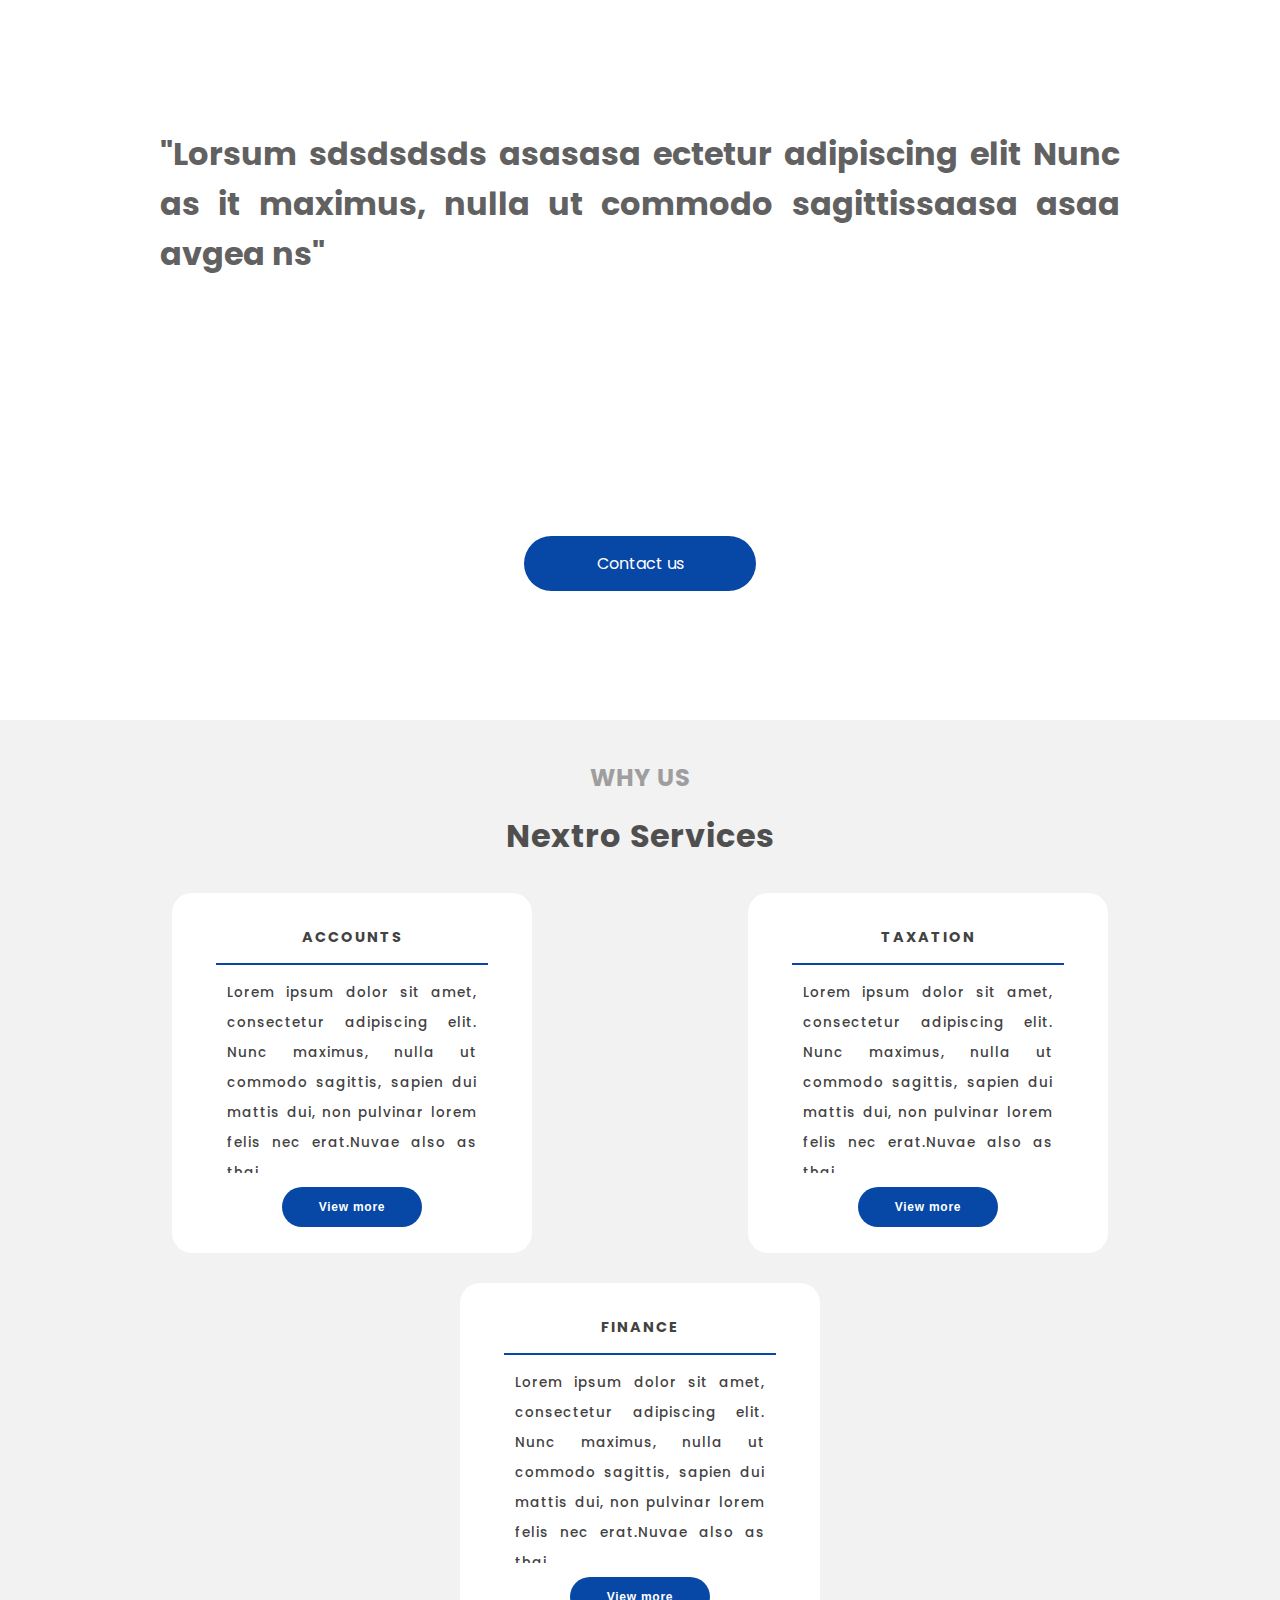
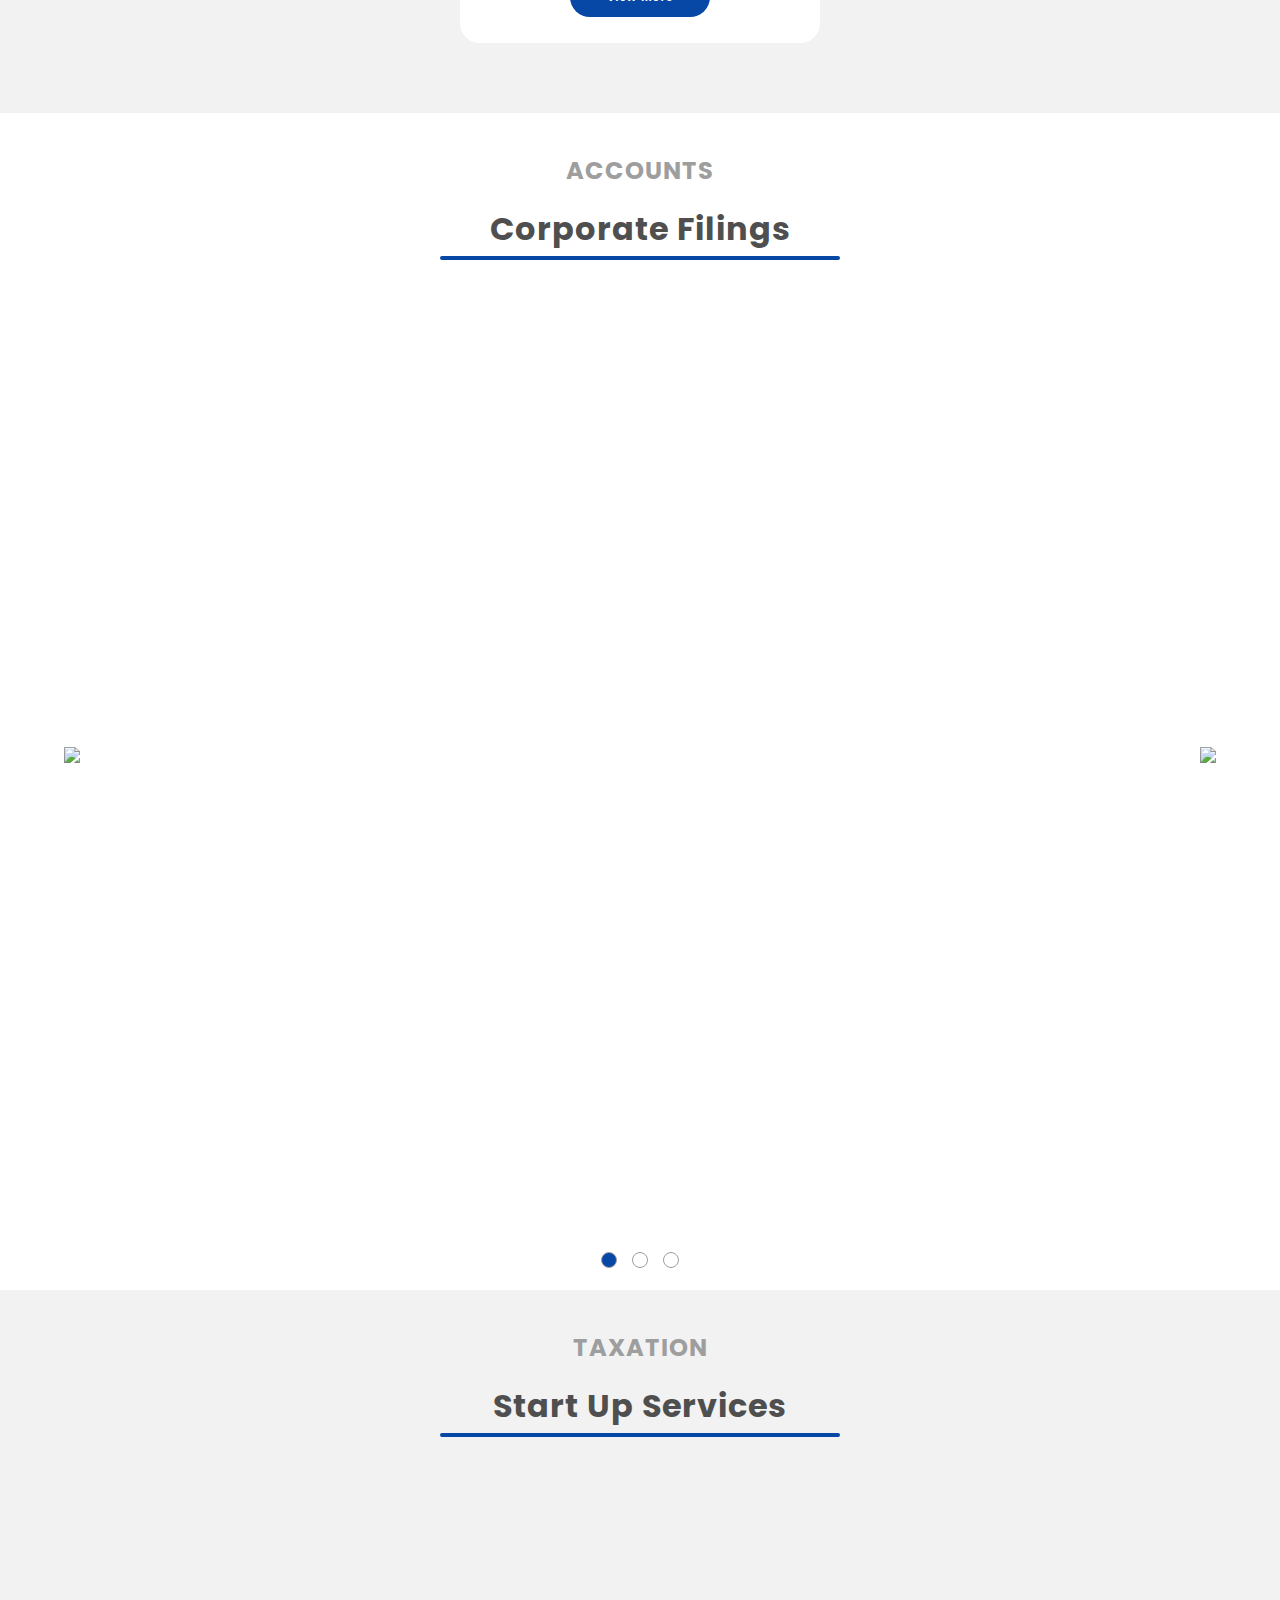
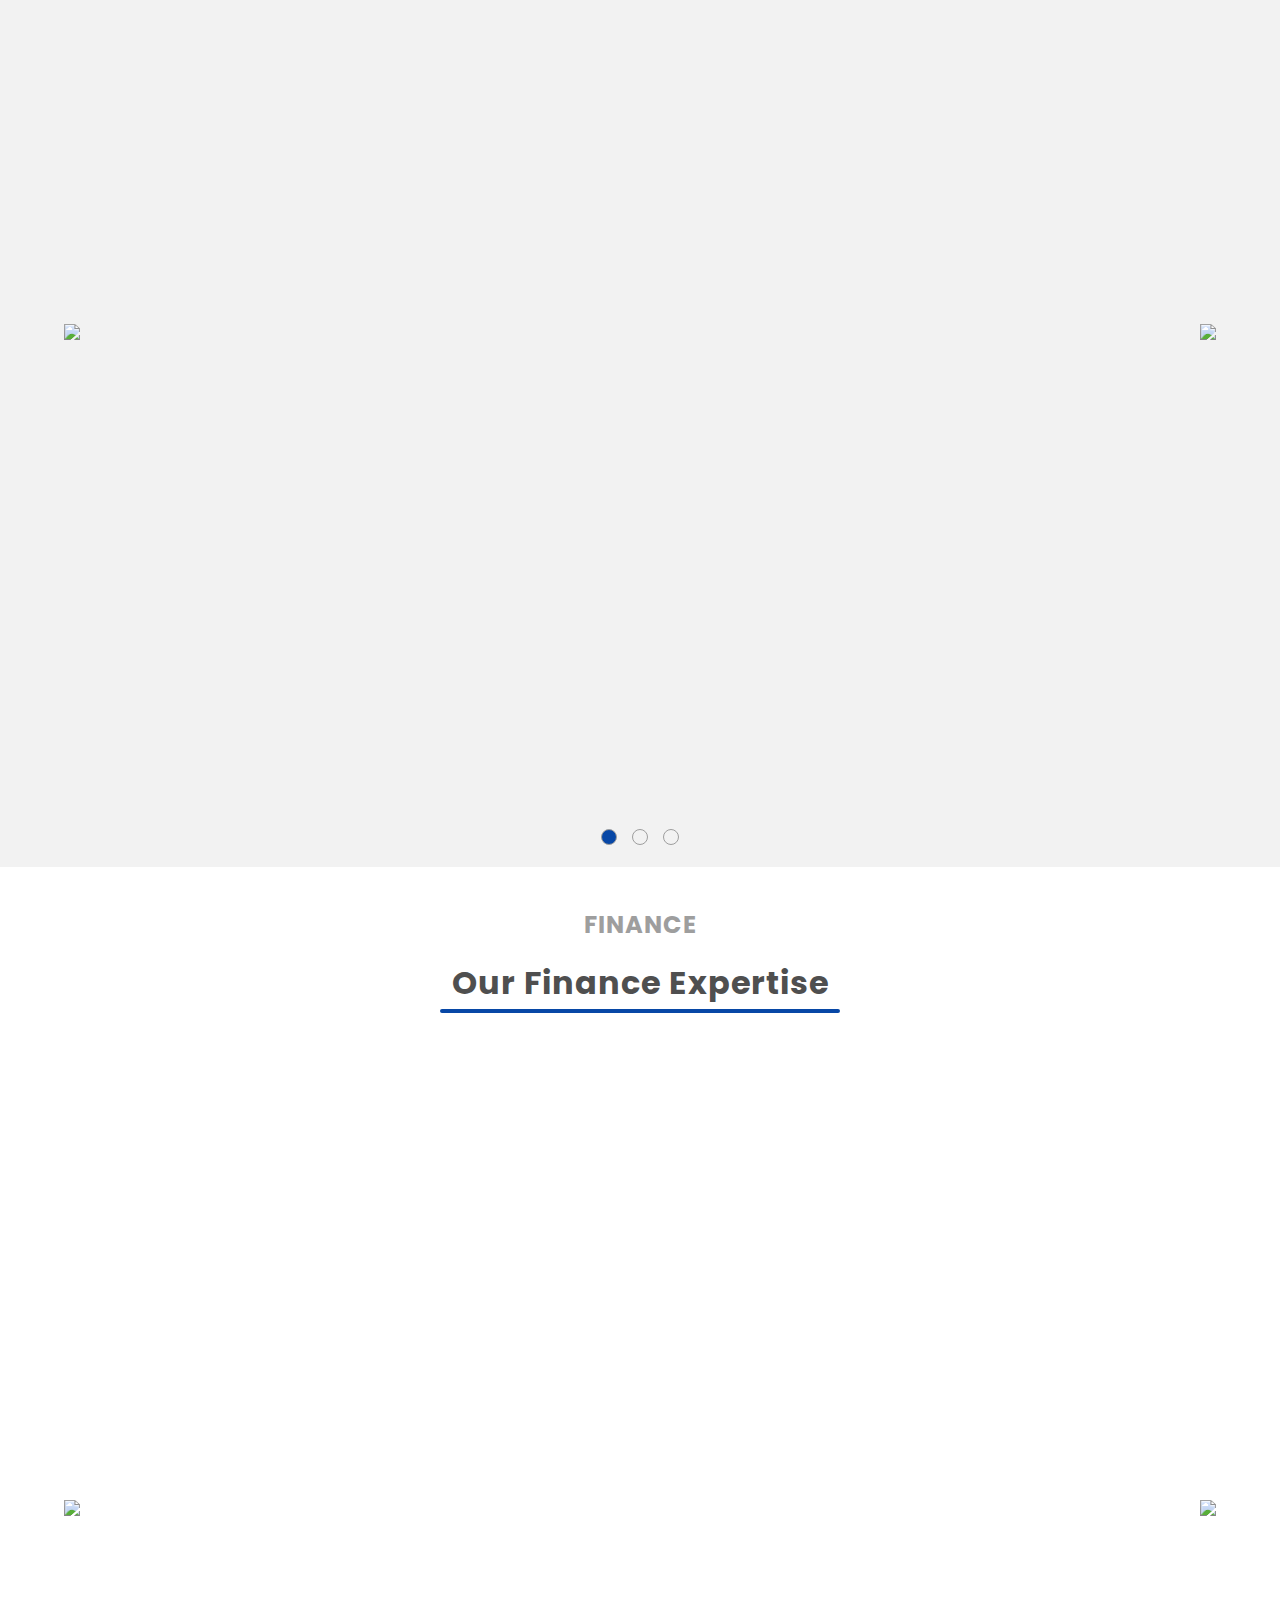
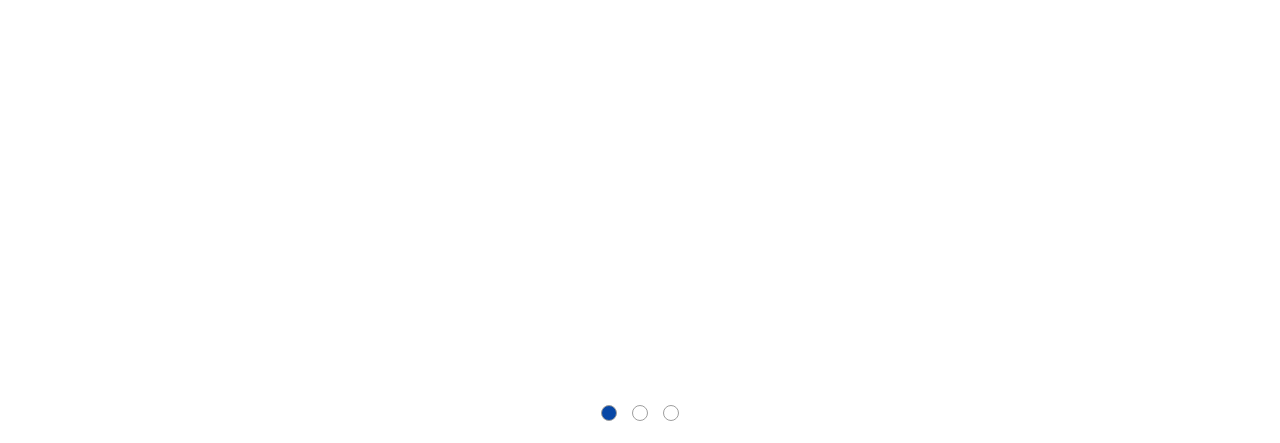
==== commit 11c99dfd: "Add : Animation Effects to first view" ====
--- a/home.html
+++ b/home.html
@@ -72,7 +72,7 @@
             <div class="flex perfect-cen arrow-con-rl">
               <img class="cheveron-icon" src="assets/icons/left-cheveron.svg" onclick="switchViewHandler3Ins.moveSec3Left()">
             </div>
-            <div class="sec-3-middle-view flex perfect-cen">
+            <div id="sec3-anim-con" class="sec-3-middle-view flex perfect-cen visible-hidden">
               <div id="sec-3-view-0" class="sec-3-content-con"> 
                 <nextro-spec-list
                 class="sec-3-card-sty"
@@ -194,7 +194,7 @@
             <div class="flex perfect-cen arrow-con-rl">
               <img class="cheveron-icon" src="assets/icons/left-cheveron.svg" onclick="switchViewHandler4Ins.moveSec3Left()">
             </div>
-            <div class="sec-3-middle-view flex perfect-cen">
+            <div id="sec4-anim-con" class="sec-3-middle-view flex perfect-cen visible-hidden">
               <div id="sec-4-view-0" class="sec-3-content-con"> 
                 <nextro-spec-list
                 class="sec-3-card-sty"
@@ -316,7 +316,7 @@
             <div class="flex perfect-cen arrow-con-rl">
               <img class="cheveron-icon" src="assets/icons/left-cheveron.svg" onclick="switchViewHandler5Ins.moveSec3Left()">
             </div>
-            <div class="sec-3-middle-view flex perfect-cen">
+            <div id="sec5-anim-con" class="sec-3-middle-view flex perfect-cen visible-hidden">
               <div id="sec-5-view-0" class="sec-3-content-con"> 
                 <nextro-spec-list
                 class="sec-3-card-sty"
--- a/css/homePage.css
+++ b/css/homePage.css
@@ -22,6 +22,12 @@
 }
 .dp-view-none{
     display:none !important;
+}
+.opac-0{
+    opacity: 0;
+}
+.visible-hidden{
+    visibility: hidden;
 }
 /* sec -1 Introduction */
 .homepage-sec-1{
@@ -123,6 +129,10 @@
     height:20px;
     width:100%;
 }
+/* sec 4 - Taxation section*/
+.sec-4-full-container{
+    background-color: #f2f2f2;
+}
 /* Media queries */
 
 @media only screen and (max-width: 1350px) {
@@ -151,6 +161,27 @@
     }
     .sec-3-card-sty{
         height:280px;
+    }
+}
+@media only screen and (max-width: 570px) {
+    .sec-3-card-sty{
+        height:255px;
+    }
+    .arrow-con-rl{
+        display:none !important;
+    }
+}
+@media only screen and (max-width: 600px) {
+    .sec-3-card-sty{
+        height:255px;
+    }
+}
+@media only screen and (max-width: 450px) {
+    .blue-underline{
+        width:264px;
+    }
+    .sec-2-2-text{
+        font-size:1.5rem;
     }
 }
 @media only screen and (max-width: 400px) {
@@ -163,12 +194,21 @@
         width:150px;
         font-size: 12px; 
     }
+    .sec-3-card-sty{
+        height:320px;
+        width:250px;
+    }
 }
 @media only screen and (max-width: 310px) {
     .hmpage-intro{
         font-size:1.1rem;
         line-height:30px;
     }
+}
+@media only screen and (max-width: 280px) {
+    .sec-3-card-sty{
+        width:218px;
+    } 
 }
 @media only screen and (max-width: 200px) {
     .hmpage-intro{
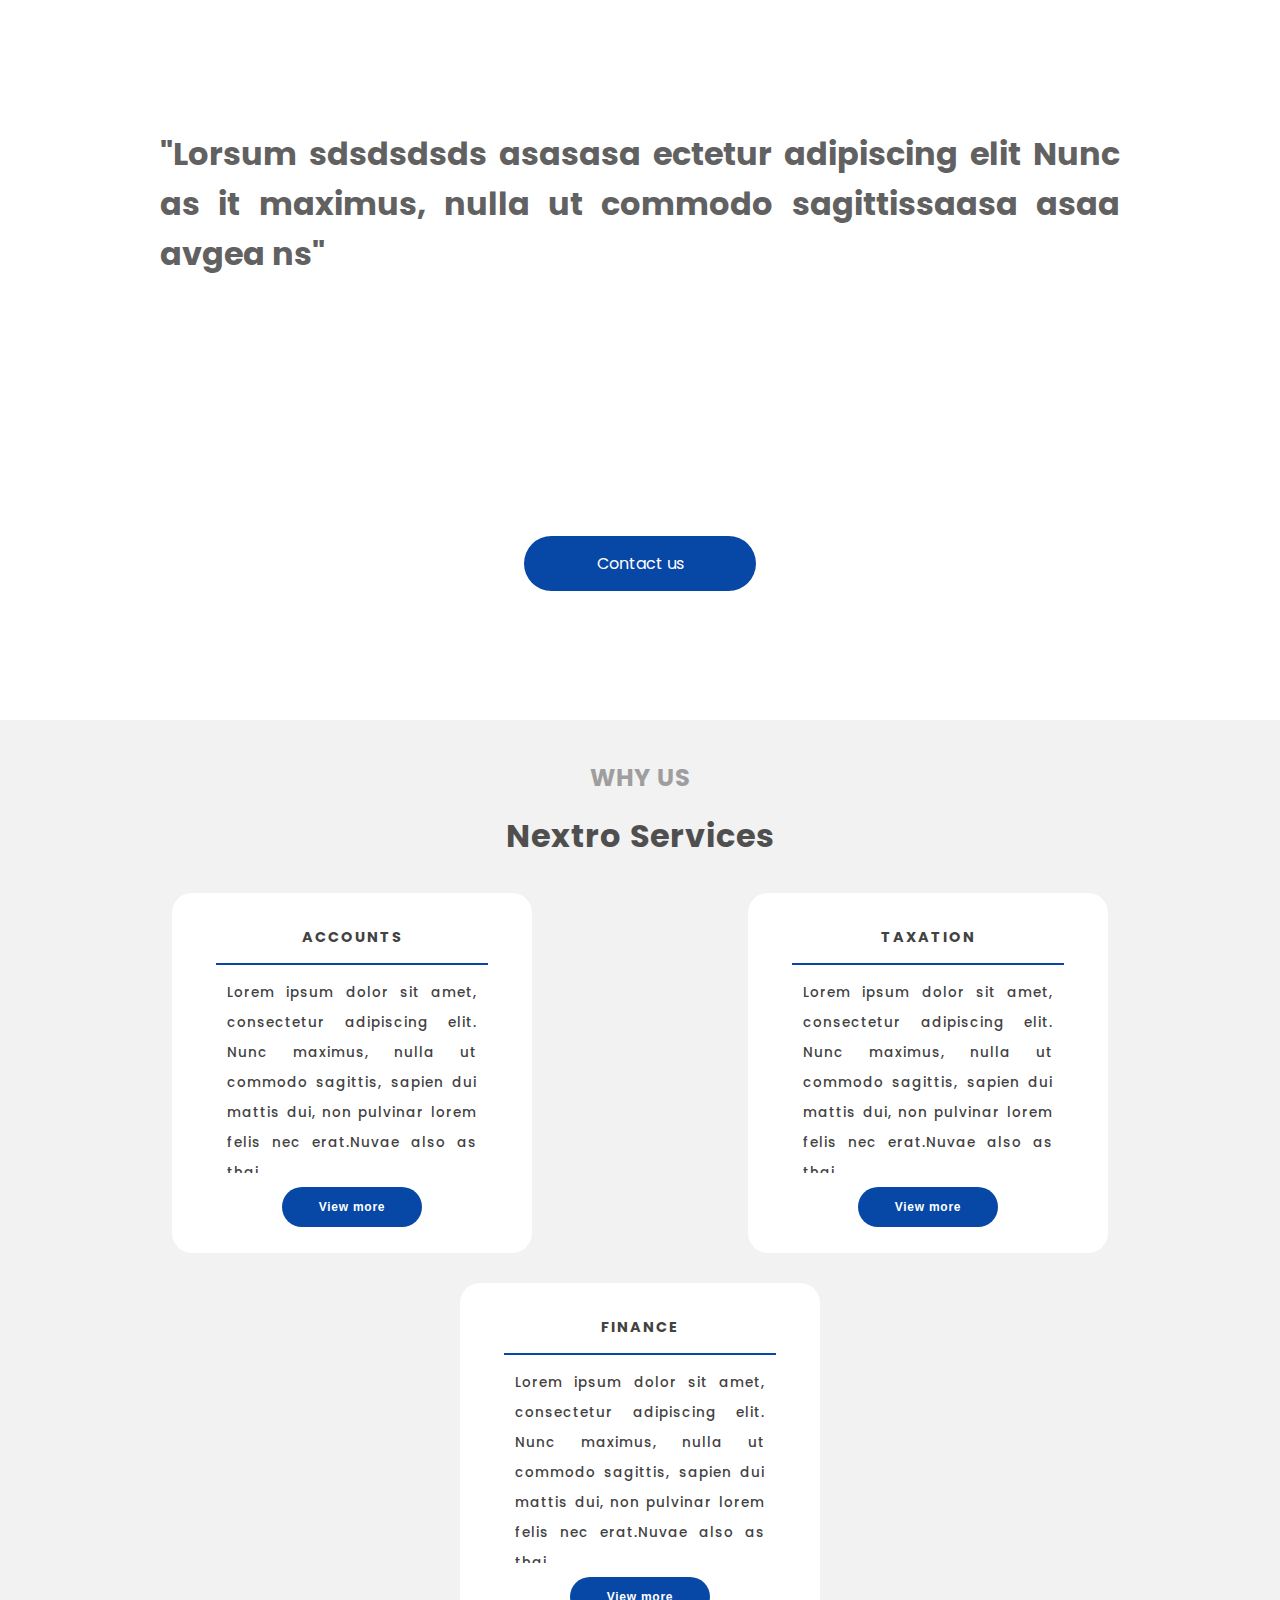
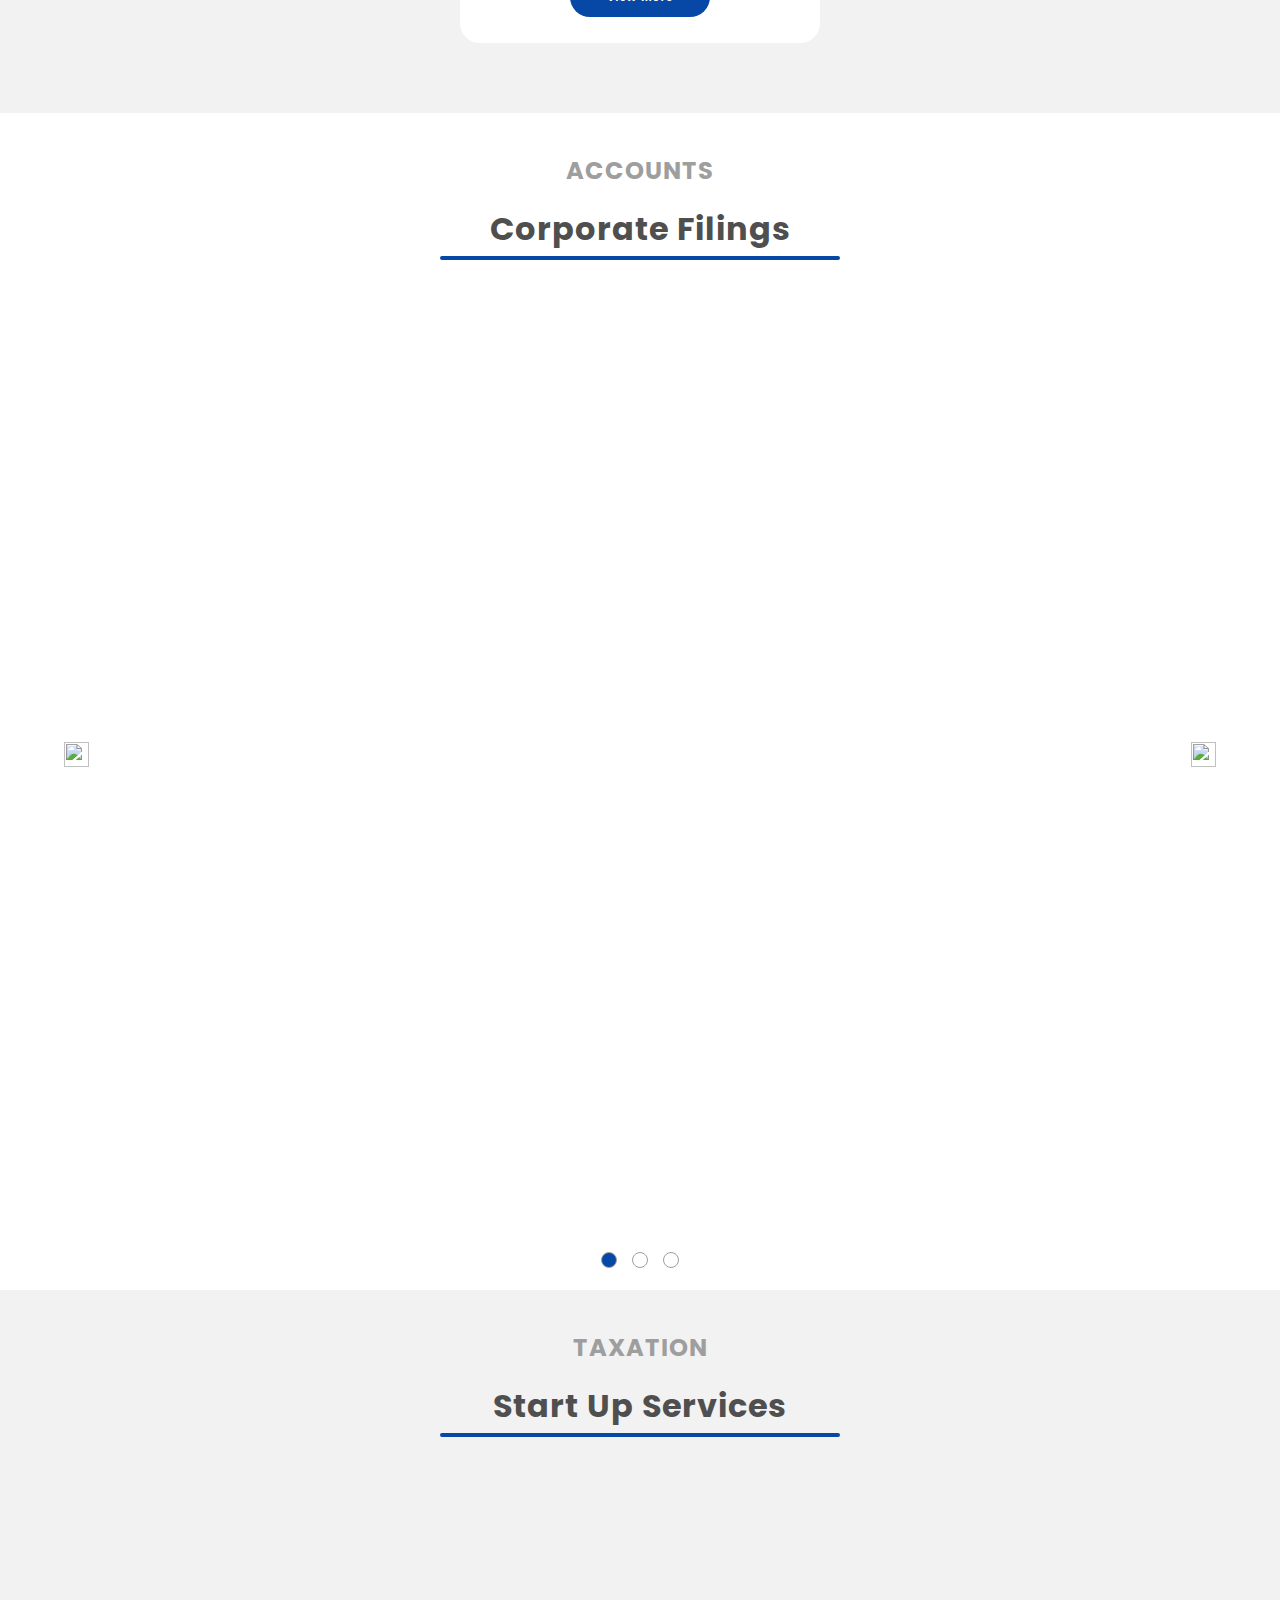
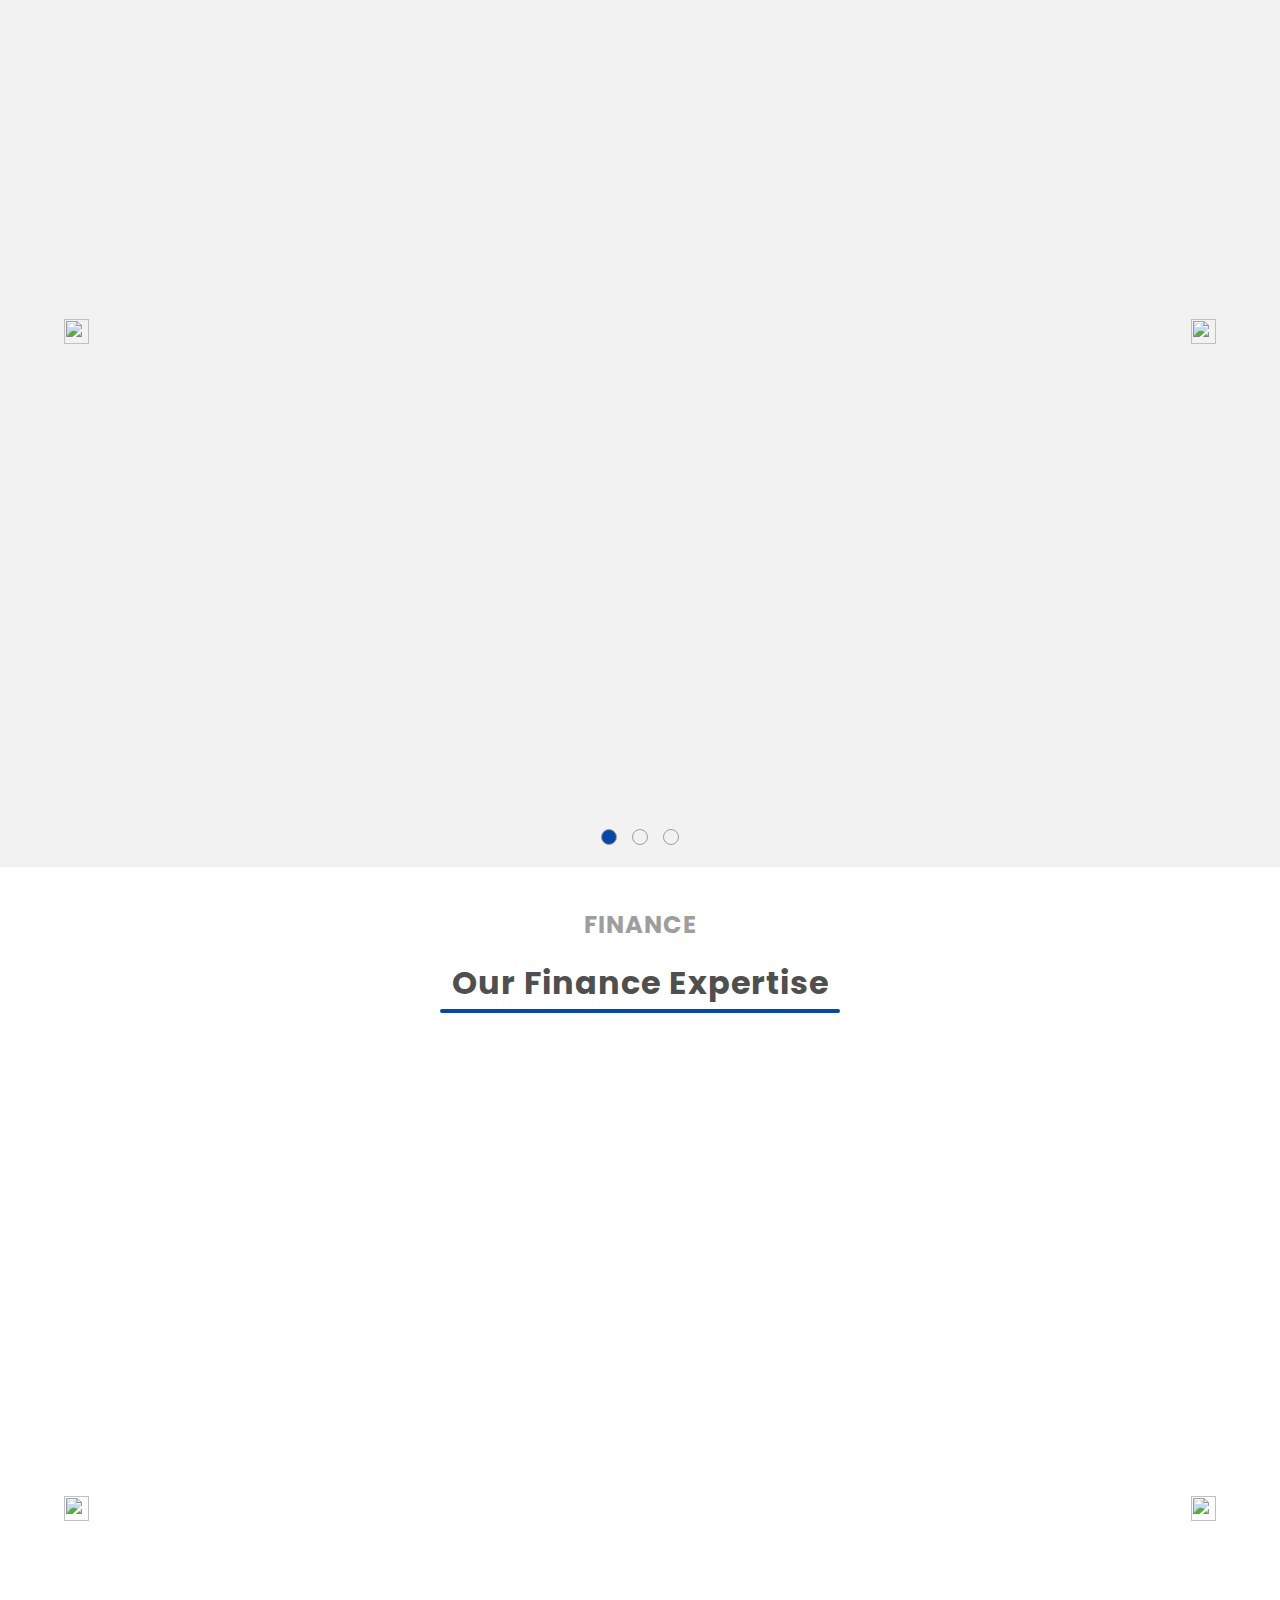
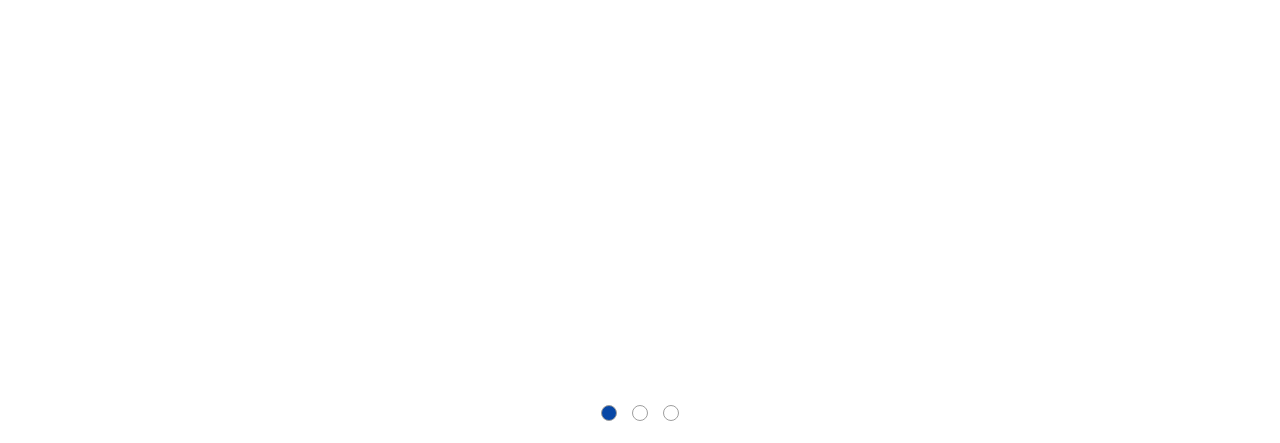
==== commit 7796a460: "Add : Started smooth scroll effect" ====
--- a/home.html
+++ b/home.html
@@ -61,7 +61,7 @@
       </section>
 
       <!-- Accounts section - 3-->
-      <section class="homepage-sec-3">
+      <section id="sec-3-container" class="homepage-sec-3">
         <div class="flex perfect-cen sec-2-1-text">ACCOUNTS</div>
         <h2 id="sec-3-titleHeader" class="flex perfect-cen sec-2-2-text">Corporate Filings</h2>
         <div class="flex perfect-cen">
--- a/css/nextroCommon.css
+++ b/css/nextroCommon.css
@@ -7,6 +7,7 @@
 textarea,
 button,
 select,
+.round-con,
 a {
   -webkit-tap-highlight-color: rgba(0,0,0,0);
 }
@@ -17,6 +18,7 @@
     font-size:100%;
     -ms-overflow-style: none;  /* IE and Edge */
     scrollbar-width: none;  /* Firefox */
+    scroll-behavior: smooth;
 }
 body{
     margin:0px;
@@ -25,6 +27,11 @@
 .full-wh{
     height:100%;
     width:100%;
+}
+.cheveron-icon{
+    height:25px;
+    width:25px;
+    cursor:pointer;
 }
 /* Animations */
 :root{
@@ -100,6 +107,66 @@
     -webkit-animation-name: fadeInUp;
     animation-name: fadeInUp;
 }
+@-webkit-keyframes fadeInRight {
+    from {
+      opacity: 0;
+      -webkit-transform: translate3d(100%, 0, 0);
+      transform: translate3d(100%, 0, 0);
+    }
+  
+    to {
+      opacity: 1;
+      -webkit-transform: translate3d(0, 0, 0);
+      transform: translate3d(0, 0, 0);
+    }
+  }
+@keyframes fadeInRight {
+    from {
+        opacity: 0;
+        -webkit-transform: translate3d(100%, 0, 0);
+        transform: translate3d(100%, 0, 0);
+    }
+
+    to {
+        opacity: 1;
+        -webkit-transform: translate3d(0, 0, 0);
+        transform: translate3d(0, 0, 0);
+    }
+}
+.animate__fadeInRight {
+    -webkit-animation-name: fadeInRight;
+    animation-name: fadeInRight;
+}
+@-webkit-keyframes fadeInLeft {
+    from {
+      opacity: 0;
+      -webkit-transform: translate3d(-100%, 0, 0);
+      transform: translate3d(-100%, 0, 0);
+    }
+  
+    to {
+      opacity: 1;
+      -webkit-transform: translate3d(0, 0, 0);
+      transform: translate3d(0, 0, 0);
+    }
+}
+@keyframes fadeInLeft {
+    from {
+      opacity: 0;
+      -webkit-transform: translate3d(-100%, 0, 0);
+      transform: translate3d(-100%, 0, 0);
+    }
+  
+    to {
+      opacity: 1;
+      -webkit-transform: translate3d(0, 0, 0);
+      transform: translate3d(0, 0, 0);
+    }
+}
+.animate__fadeInLeft {
+    -webkit-animation-name: fadeInLeft;
+    animation-name: fadeInLeft;
+}
 /* Resuable styles */
 .flex{
     display:flex;
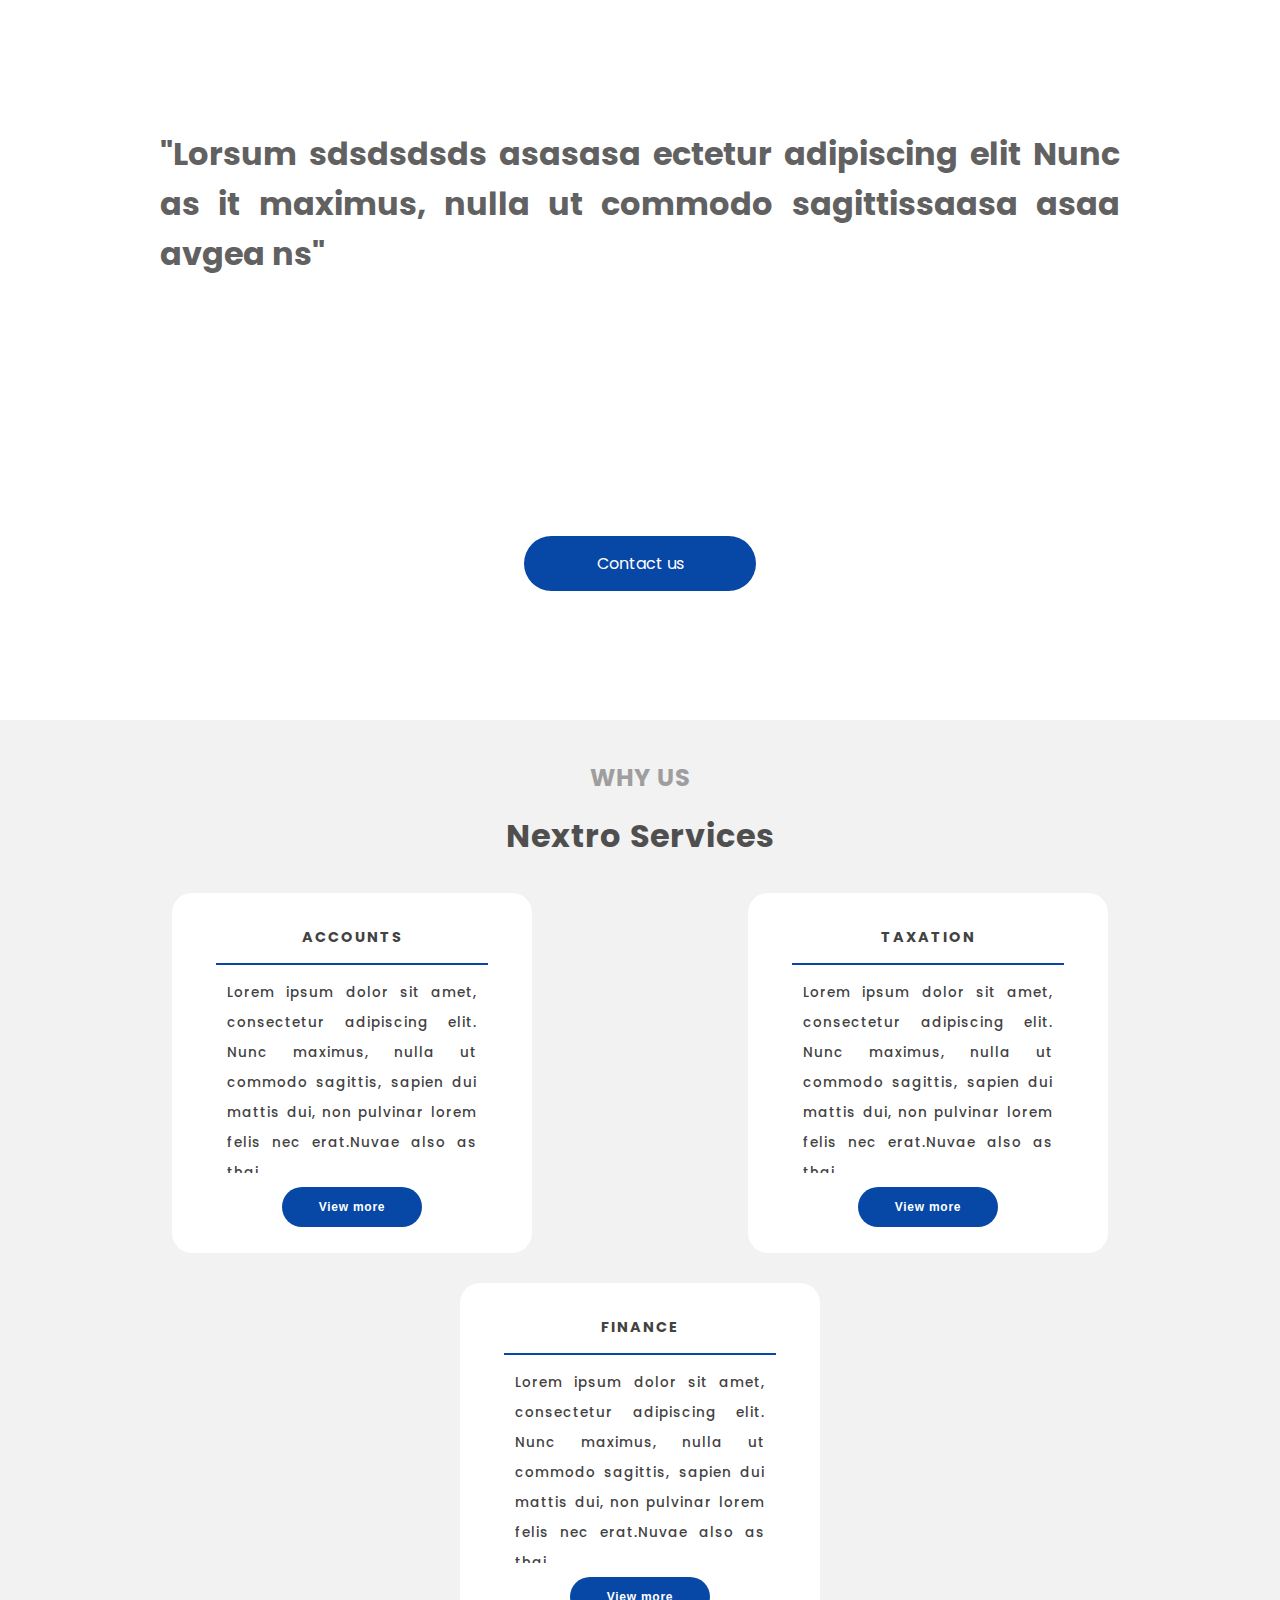
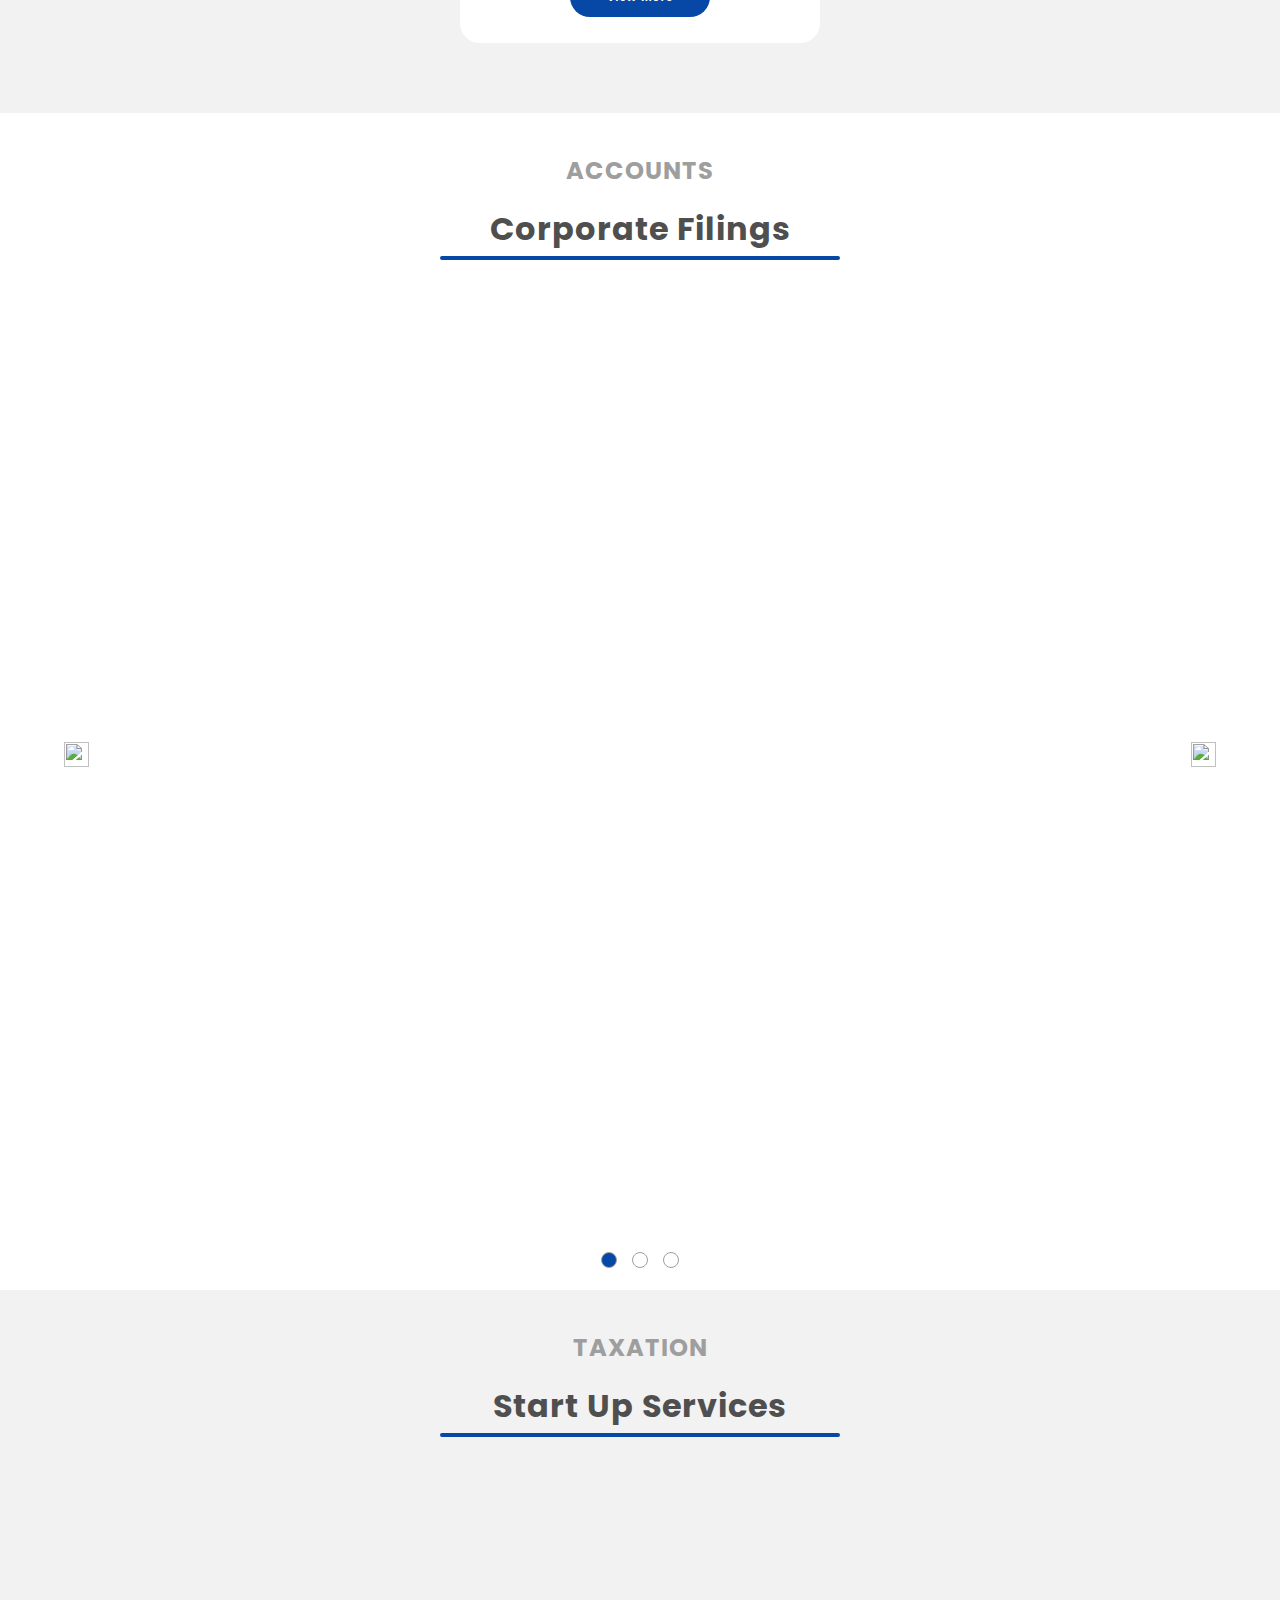
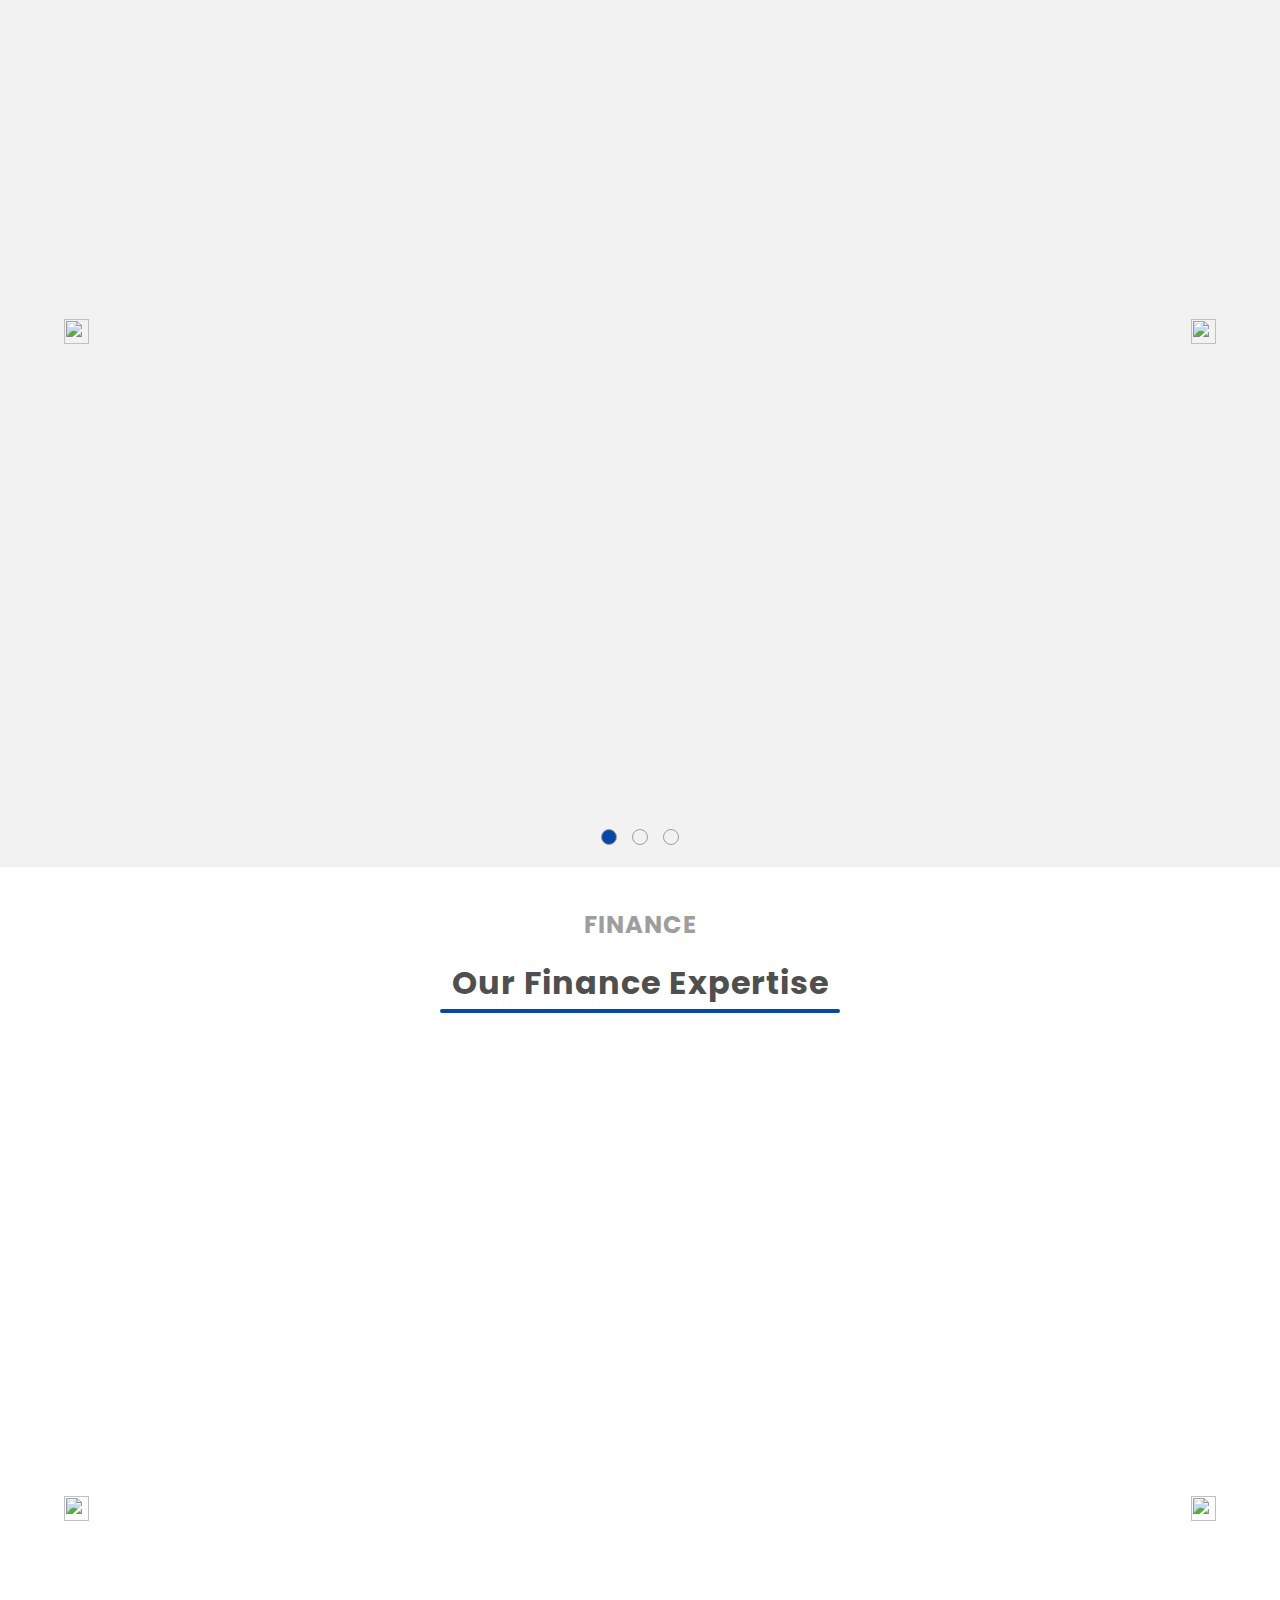
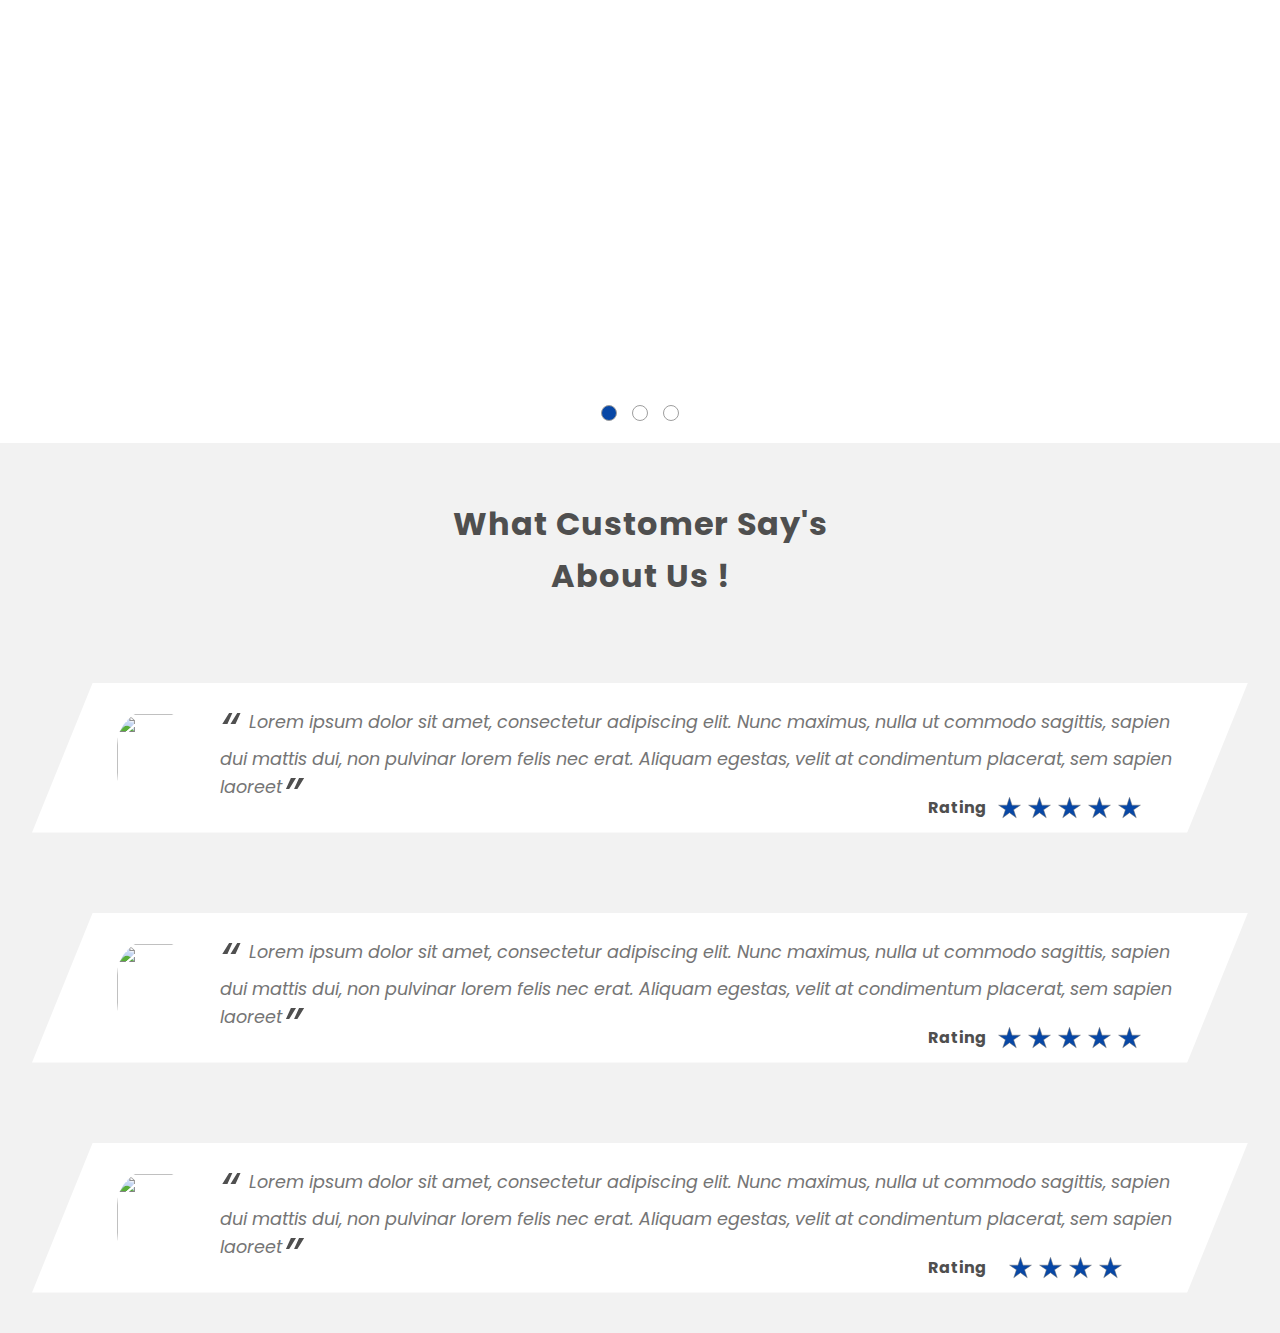
==== commit 67e08a6f: "Add : customer testimonials" ====
--- a/home.html
+++ b/home.html
@@ -15,10 +15,13 @@
     <link rel="icon" type="image/png" sizes="32x32" href="assets/favicon/favicon-32x32.png">
     <link rel="icon" type="image/png" sizes="16x16" href="assets/favicon/favicon-16x16.png">
     <link rel="manifest" href="assets/favicon/site.webmanifest">
+    <!-- utily -->
+    <script src="scripts/scripts/utily.js"></script>
     <!-- Include web component scripts -->
     <script src="scripts/webcomponents/nextroTitleBar.js"></script>
     <script src="scripts/webcomponents/nextroListCard.js"></script>
     <script src="scripts/webcomponents/nextroSpecList.js"></script>
+    <script src="scripts/webcomponents/nextroTestimonial.js"></script>
   </head>
   <body>
     <div class="full-wh">
@@ -425,11 +428,39 @@
             <div id="sec-5-round-2" compIndex="2" class="round-con ml-round" onclick="switchViewHandler5Ins.roundBtnClickSec3(this)"></div>
         </div>
       </section>
-
-
+      
+      <!-- Section - 6  Testimonial -->
+      <section class="homepage-sec-6">
+        <h2  class="flex perfect-cen sec-2-2-text">What Customer Say's</h2>
+        <h2  class="flex perfect-cen sec-2-2-text sec-6-title-mt">About Us !</h2>
+        <div class="flex perfect-cen testimonial-tm">
+          <div class="testimonial-card-con">
+            <nextro-testimonial-card
+              class="testi-cc"
+              img-src="/assets/face/sample-face.jpg"
+              rating="5"
+              card-description="&nbsp;&nbsp;Lorem ipsum dolor sit amet, consectetur adipiscing elit. Nunc maximus, nulla ut commodo sagittis, sapien dui mattis dui, non pulvinar lorem felis nec erat. Aliquam egestas, velit at condimentum placerat, sem sapien laoreet"
+            >
+            </nextro-testimonial-card>
+            <nextro-testimonial-card
+              class="testi-cc"
+              img-src="/assets/face/sample-face.jpg"
+              rating="5"
+              card-description="&nbsp;&nbsp;Lorem ipsum dolor sit amet, consectetur adipiscing elit. Nunc maximus, nulla ut commodo sagittis, sapien dui mattis dui, non pulvinar lorem felis nec erat. Aliquam egestas, velit at condimentum placerat, sem sapien laoreet"
+            >
+            </nextro-testimonial-card>
+            <nextro-testimonial-card
+              class="testi-cc"
+              img-src="/assets/face/sample-face.jpg"
+              rating="4"
+              card-description="&nbsp;&nbsp;Lorem ipsum dolor sit amet, consectetur adipiscing elit. Nunc maximus, nulla ut commodo sagittis, sapien dui mattis dui, non pulvinar lorem felis nec erat. Aliquam egestas, velit at condimentum placerat, sem sapien laoreet"
+            >
+            </nextro-testimonial-card>
+          </div>
+        </div>
+      </section>
       
     </div>
-    <script src="scripts/scripts/utily.js"></script>
     <script src="scripts/scripts/homePage.js"></script>
   </body>
 </html>
--- a/css/nextroCommon.css
+++ b/css/nextroCommon.css
@@ -18,7 +18,7 @@
     font-size:100%;
     -ms-overflow-style: none;  /* IE and Edge */
     scrollbar-width: none;  /* Firefox */
-    scroll-behavior: smooth;
+    /* scroll-behavior: smooth; */
 }
 body{
     margin:0px;
--- a/css/homePage.css
+++ b/css/homePage.css
@@ -133,6 +133,18 @@
 .sec-4-full-container{
     background-color: #f2f2f2;
 }
+/* sec 6 - Testimonials */
+.homepage-sec-6{
+    background-color: #f2f2f2;
+    padding:40px 20px;
+}
+.sec-6-title-mt{
+    margin-top:50px;
+}
+
+.testi-cc{
+    margin-top: 70px;
+}
 /* Media queries */
 
 @media only screen and (max-width: 1350px) {
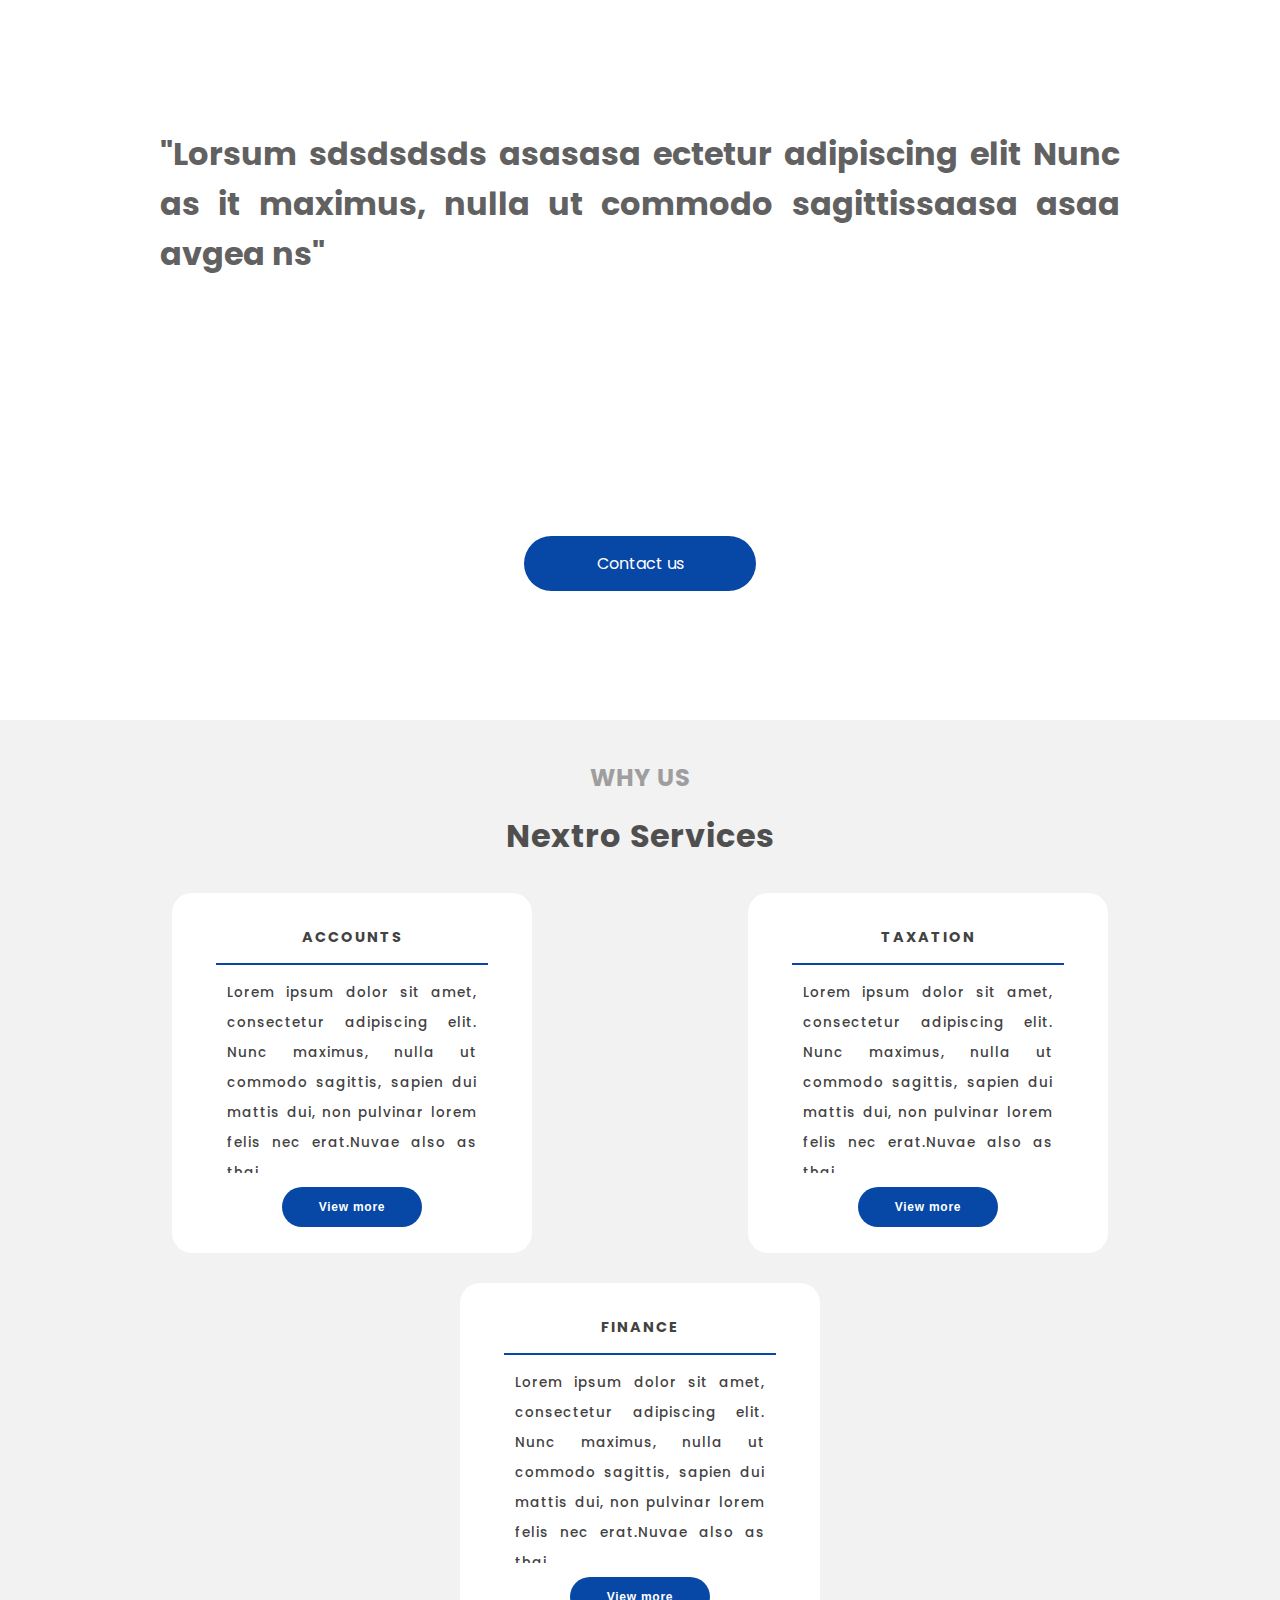
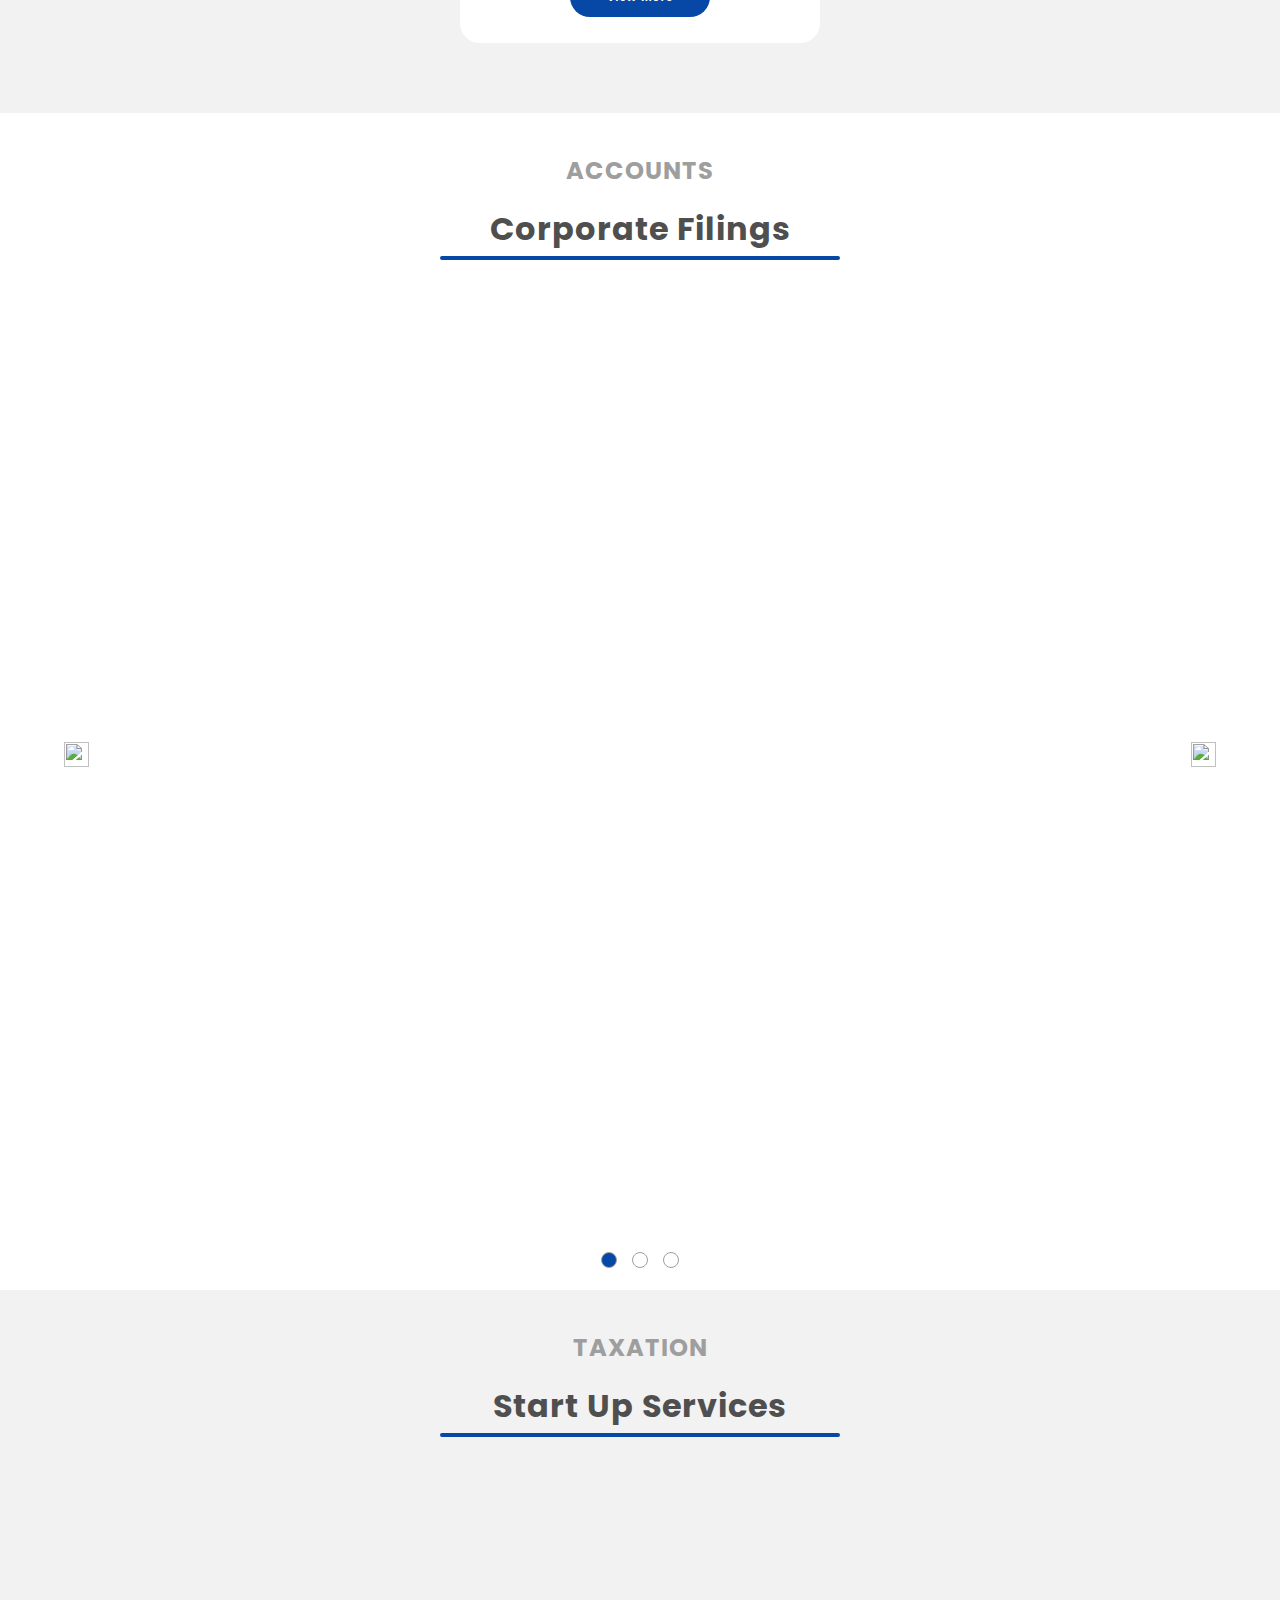
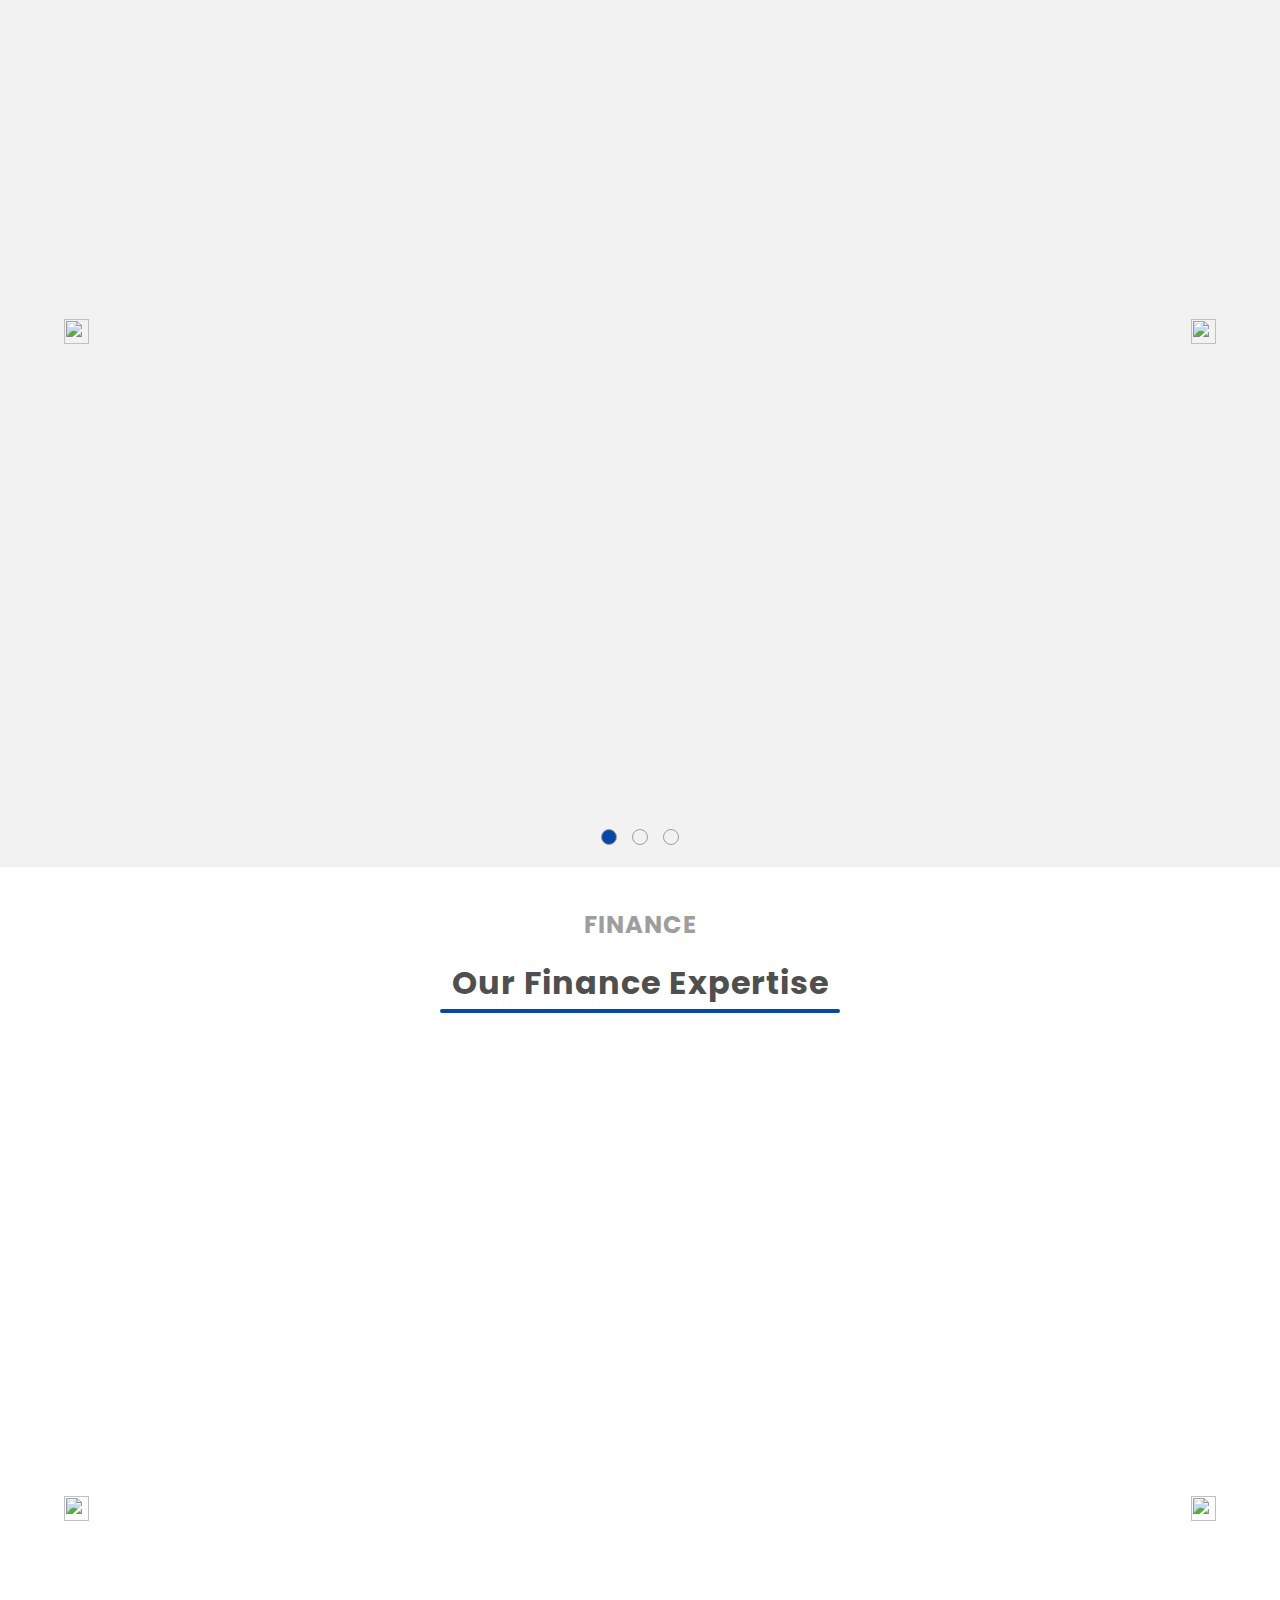
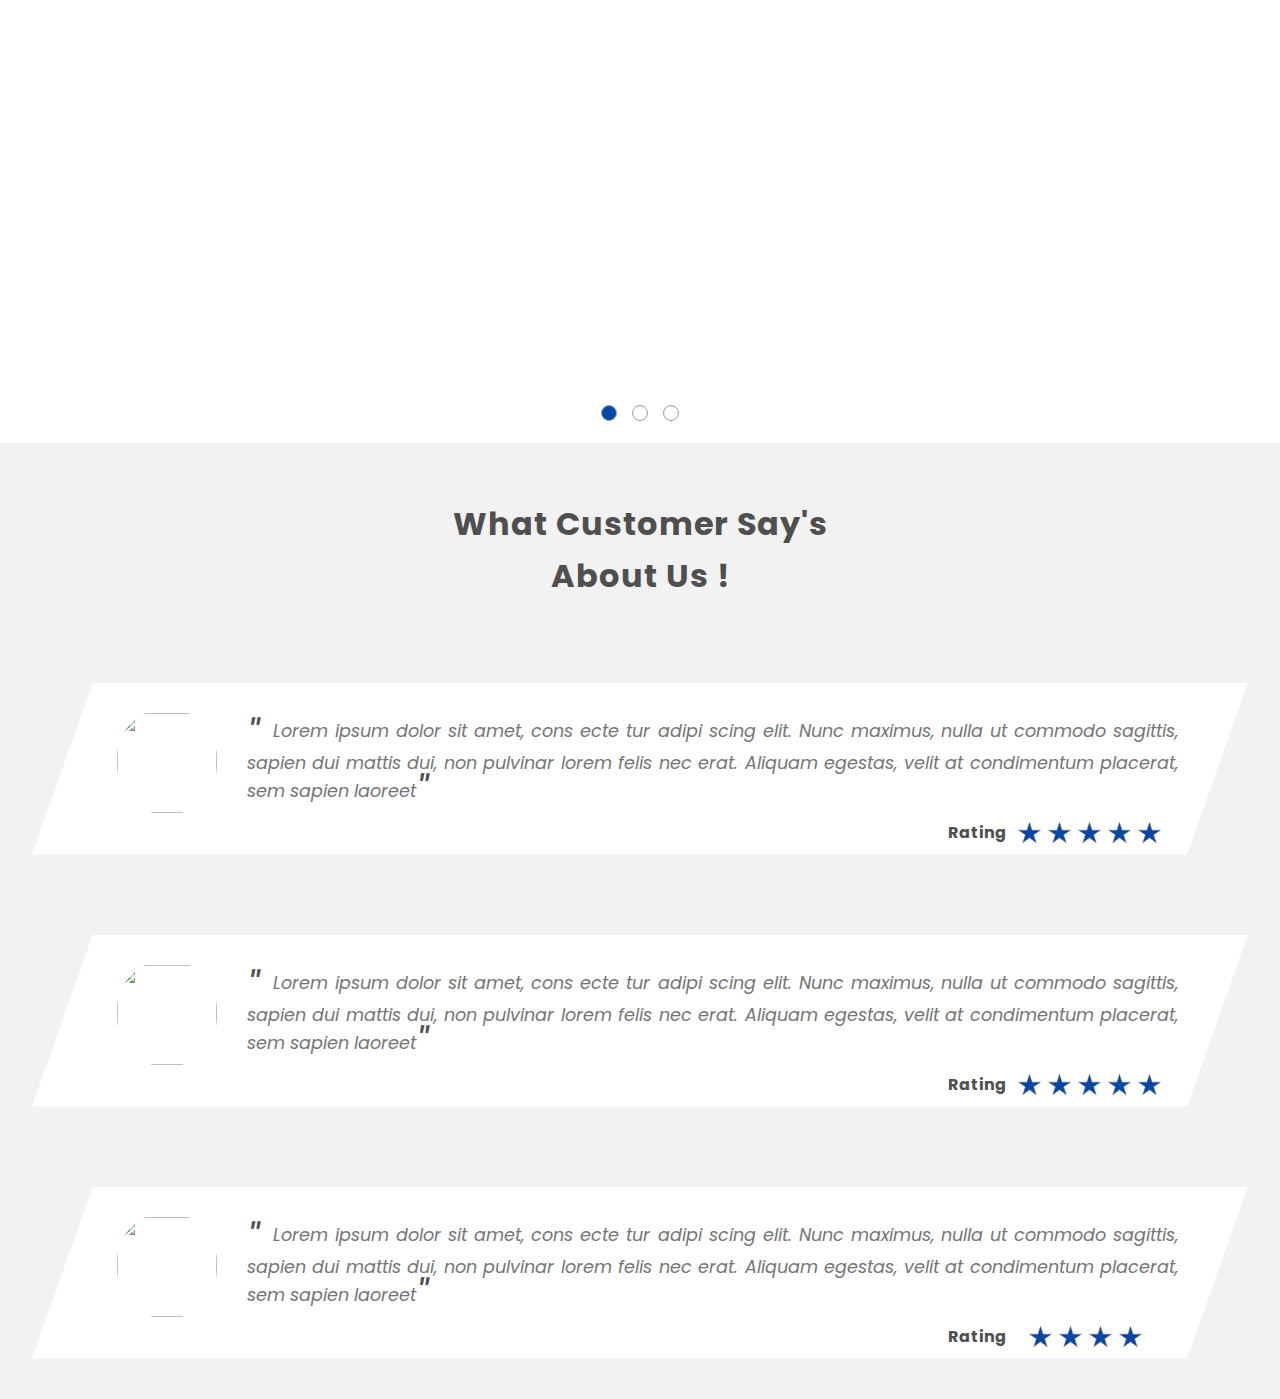
==== commit 47e982d5: "Add : Content modification" ====
--- a/home.html
+++ b/home.html
@@ -17,6 +17,7 @@
     <link rel="manifest" href="assets/favicon/site.webmanifest">
     <!-- utily -->
     <script src="scripts/scripts/utily.js"></script>
+    <script src="scripts/scripts/pure-swipe.js"></script>
     <!-- Include web component scripts -->
     <script src="scripts/webcomponents/nextroTitleBar.js"></script>
     <script src="scripts/webcomponents/nextroListCard.js"></script>
@@ -73,7 +74,7 @@
         <div class="flex perfect-cen">
           <div class="flex sec-3-view-con">
             <div class="flex perfect-cen arrow-con-rl">
-              <img class="cheveron-icon" src="assets/icons/left-cheveron.svg" onclick="switchViewHandler3Ins.moveSec3Left()">
+              <img class="cheveron-icon" src="assets/icons/left-cheveron.svg" onclick="switchViewHandler3Ins.moveSecLeft()">
             </div>
             <div id="sec3-anim-con" class="sec-3-middle-view flex perfect-cen visible-hidden">
               <div id="sec-3-view-0" class="sec-3-content-con"> 
@@ -174,7 +175,7 @@
               </div>
             </div>
             <div class="flex perfect-cen arrow-con-rl">
-              <img class="cheveron-icon" src="assets/icons/right-cheveron.svg" onclick="switchViewHandler3Ins.moveSec3Right()">
+              <img class="cheveron-icon" src="assets/icons/right-cheveron.svg" onclick="switchViewHandler3Ins.moveSecRight()">
             </div>
           </div>
         </div>
@@ -195,7 +196,7 @@
         <div class="flex perfect-cen">
           <div class="flex sec-3-view-con">
             <div class="flex perfect-cen arrow-con-rl">
-              <img class="cheveron-icon" src="assets/icons/left-cheveron.svg" onclick="switchViewHandler4Ins.moveSec3Left()">
+              <img class="cheveron-icon" src="assets/icons/left-cheveron.svg" onclick="switchViewHandler4Ins.moveSecLeft()">
             </div>
             <div id="sec4-anim-con" class="sec-3-middle-view flex perfect-cen visible-hidden">
               <div id="sec-4-view-0" class="sec-3-content-con"> 
@@ -296,7 +297,7 @@
               </div>
             </div>
             <div class="flex perfect-cen arrow-con-rl">
-              <img class="cheveron-icon" src="assets/icons/right-cheveron.svg" onclick="switchViewHandler4Ins.moveSec3Right()">
+              <img class="cheveron-icon" src="assets/icons/right-cheveron.svg" onclick="switchViewHandler4Ins.moveSecRight()">
             </div>
           </div>
         </div>
@@ -317,7 +318,7 @@
         <div class="flex perfect-cen">
           <div class="flex sec-3-view-con">
             <div class="flex perfect-cen arrow-con-rl">
-              <img class="cheveron-icon" src="assets/icons/left-cheveron.svg" onclick="switchViewHandler5Ins.moveSec3Left()">
+              <img class="cheveron-icon" src="assets/icons/left-cheveron.svg" onclick="switchViewHandler5Ins.moveSecLeft()">
             </div>
             <div id="sec5-anim-con" class="sec-3-middle-view flex perfect-cen visible-hidden">
               <div id="sec-5-view-0" class="sec-3-content-con"> 
@@ -418,7 +419,7 @@
               </div>
             </div>
             <div class="flex perfect-cen arrow-con-rl">
-              <img class="cheveron-icon" src="assets/icons/right-cheveron.svg" onclick="switchViewHandler5Ins.moveSec3Right()">
+              <img class="cheveron-icon" src="assets/icons/right-cheveron.svg" onclick="switchViewHandler5Ins.moveSecRight()">
             </div>
           </div>
         </div>
@@ -439,21 +440,21 @@
               class="testi-cc"
               img-src="/assets/face/sample-face.jpg"
               rating="5"
-              card-description="&nbsp;&nbsp;Lorem ipsum dolor sit amet, consectetur adipiscing elit. Nunc maximus, nulla ut commodo sagittis, sapien dui mattis dui, non pulvinar lorem felis nec erat. Aliquam egestas, velit at condimentum placerat, sem sapien laoreet"
+              card-description="&nbsp;&nbsp;Lorem ipsum dolor sit amet, cons ecte tur adipi scing elit. Nunc maximus, nulla ut commodo sagittis, sapien dui mattis dui, non pulvinar lorem felis nec erat. Aliquam egestas, velit at condimentum placerat, sem sapien laoreet"
             >
             </nextro-testimonial-card>
             <nextro-testimonial-card
               class="testi-cc"
               img-src="/assets/face/sample-face.jpg"
               rating="5"
-              card-description="&nbsp;&nbsp;Lorem ipsum dolor sit amet, consectetur adipiscing elit. Nunc maximus, nulla ut commodo sagittis, sapien dui mattis dui, non pulvinar lorem felis nec erat. Aliquam egestas, velit at condimentum placerat, sem sapien laoreet"
+              card-description="&nbsp;&nbsp;Lorem ipsum dolor sit amet, cons ecte tur adipi scing elit. Nunc maximus, nulla ut commodo sagittis, sapien dui mattis dui, non pulvinar lorem felis nec erat. Aliquam egestas, velit at condimentum placerat, sem sapien laoreet"
             >
             </nextro-testimonial-card>
             <nextro-testimonial-card
               class="testi-cc"
               img-src="/assets/face/sample-face.jpg"
               rating="4"
-              card-description="&nbsp;&nbsp;Lorem ipsum dolor sit amet, consectetur adipiscing elit. Nunc maximus, nulla ut commodo sagittis, sapien dui mattis dui, non pulvinar lorem felis nec erat. Aliquam egestas, velit at condimentum placerat, sem sapien laoreet"
+              card-description="&nbsp;&nbsp;Lorem ipsum dolor sit amet, cons ecte tur adipi scing elit. Nunc maximus, nulla ut commodo sagittis, sapien dui mattis dui, non pulvinar lorem felis nec erat. Aliquam egestas, velit at condimentum placerat, sem sapien laoreet"
             >
             </nextro-testimonial-card>
           </div>
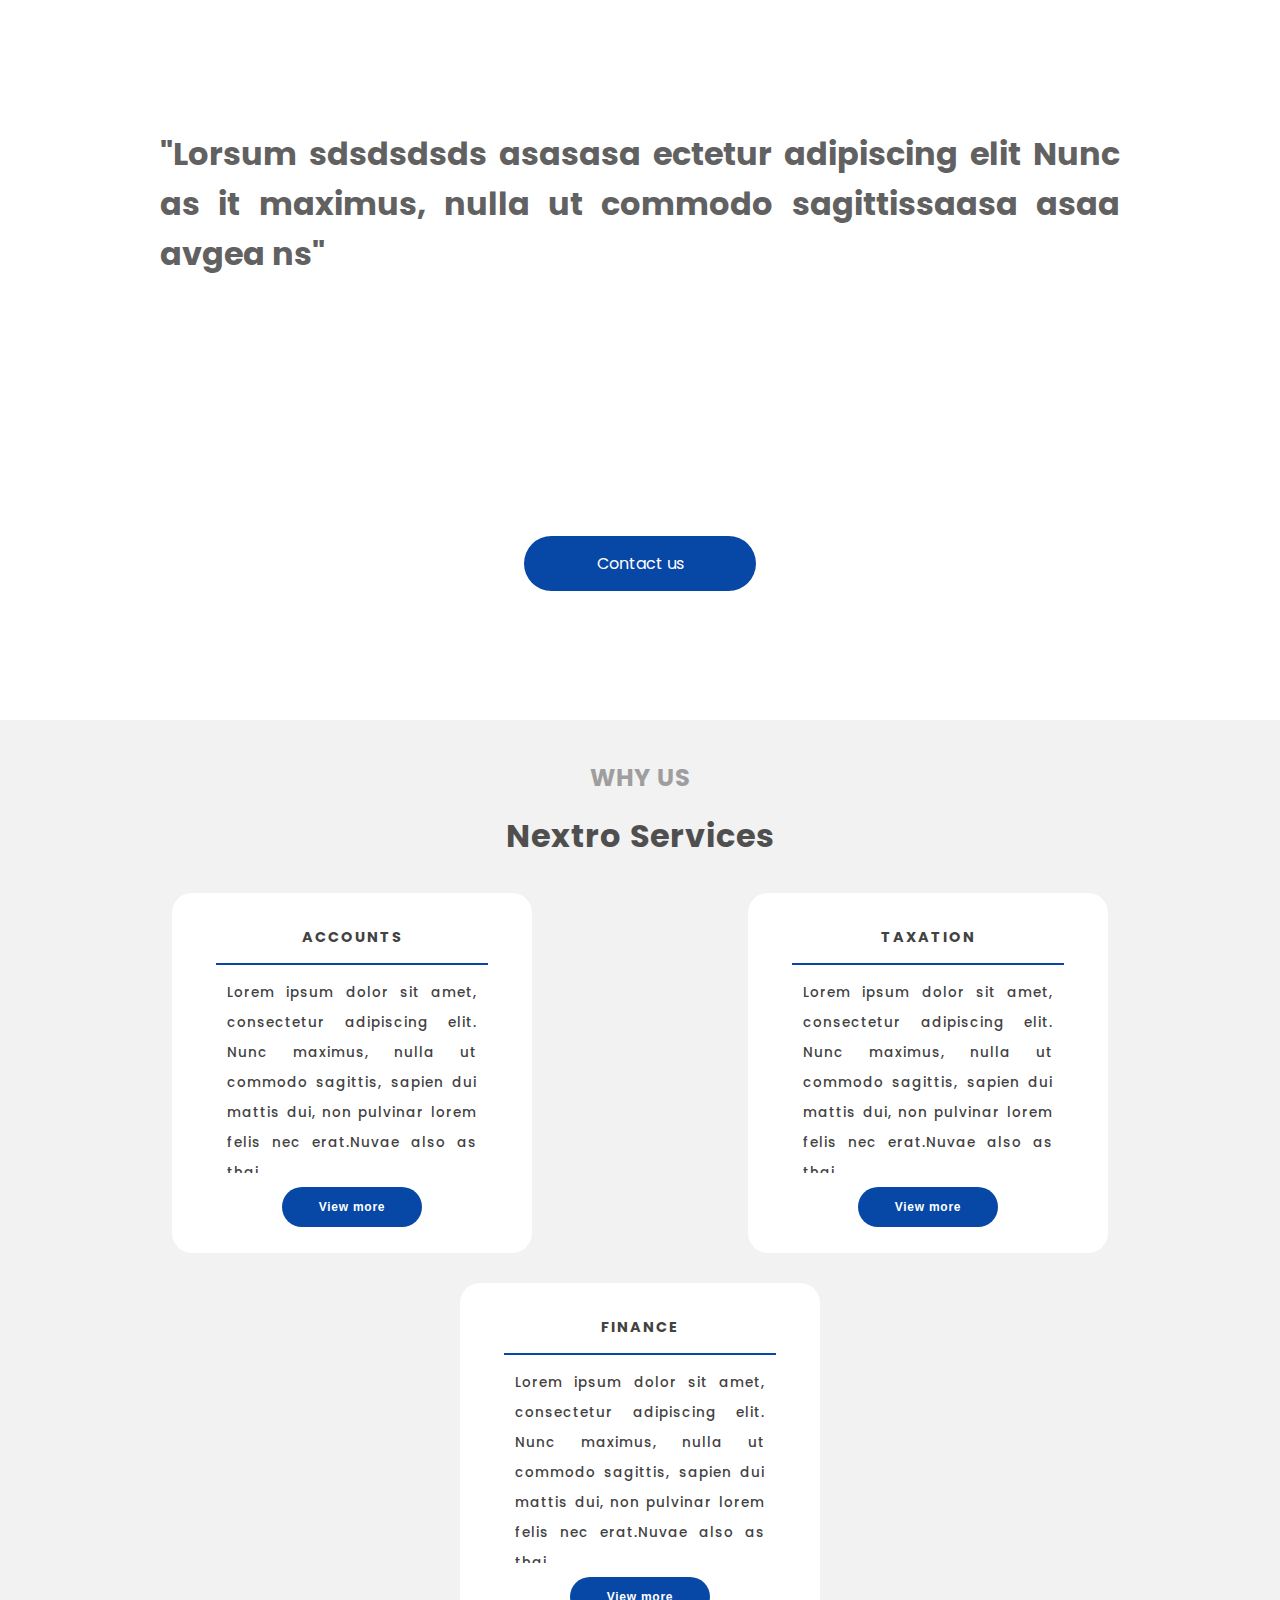
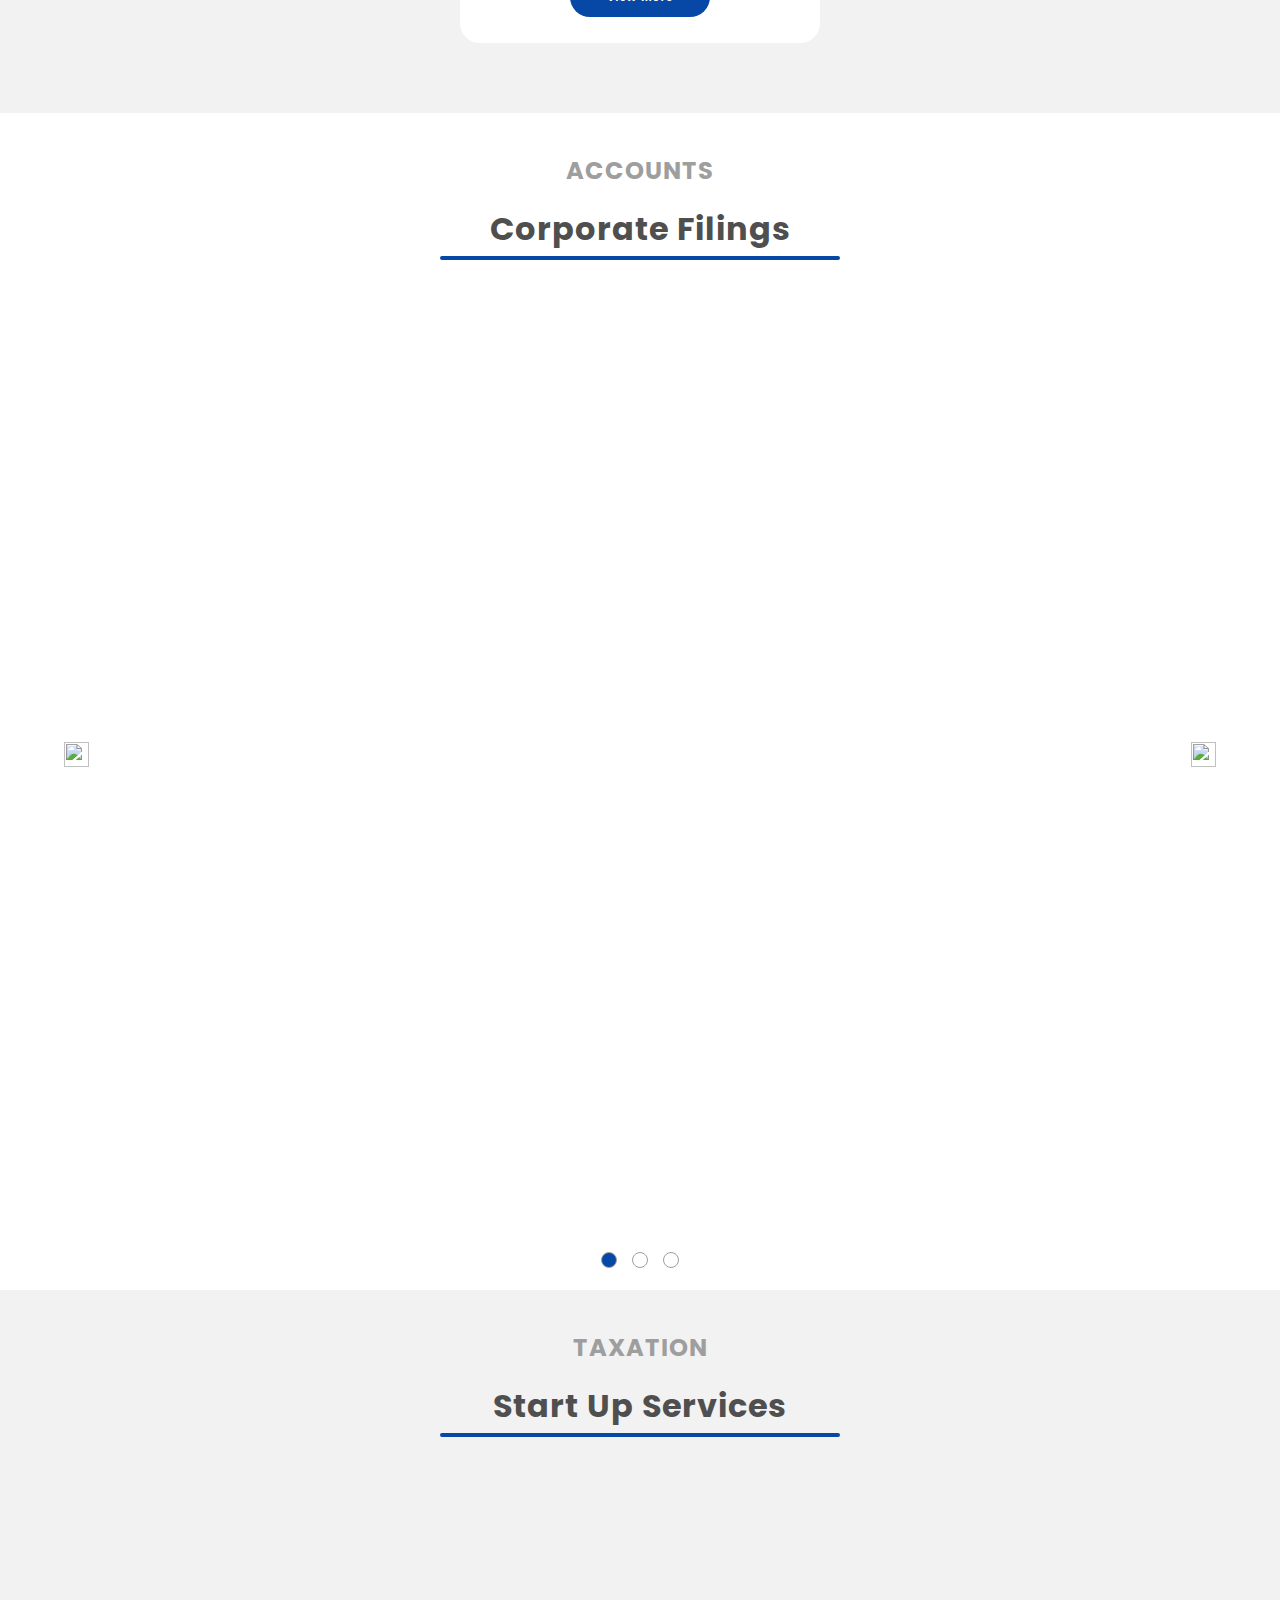
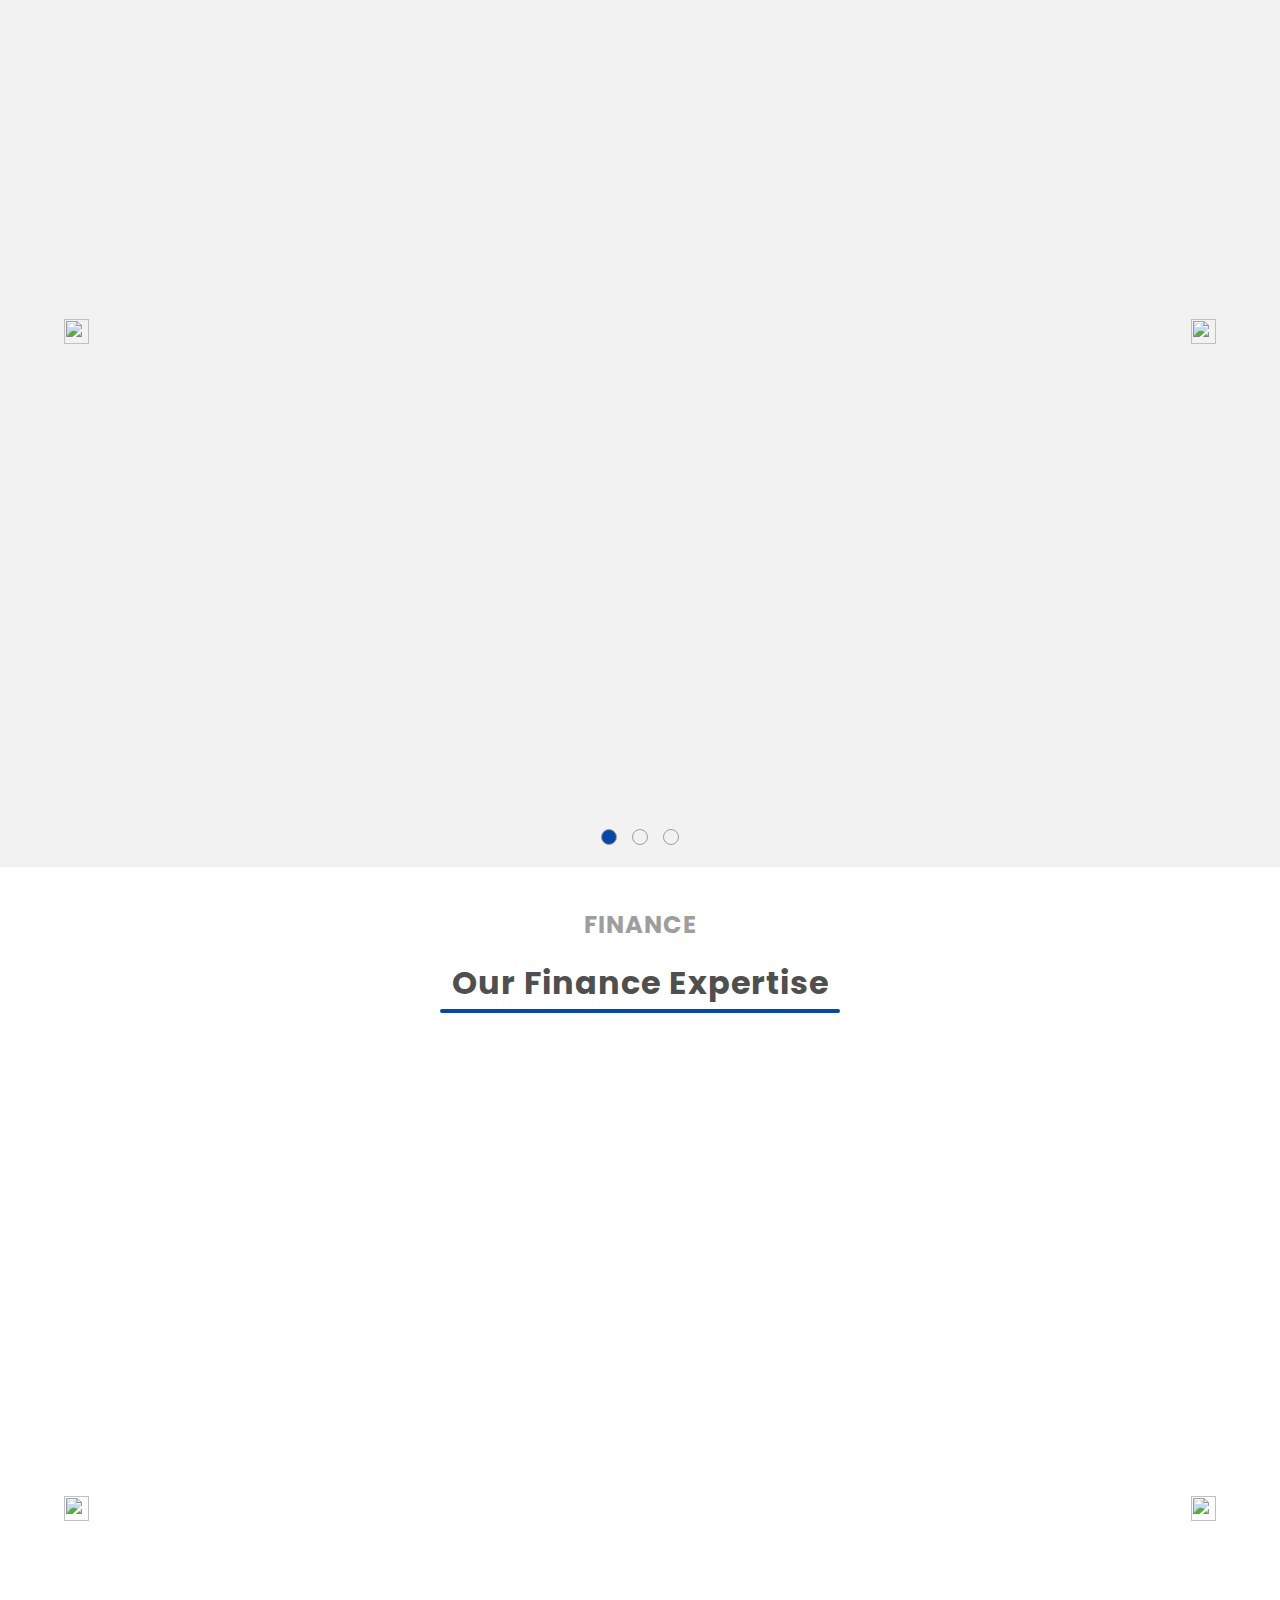
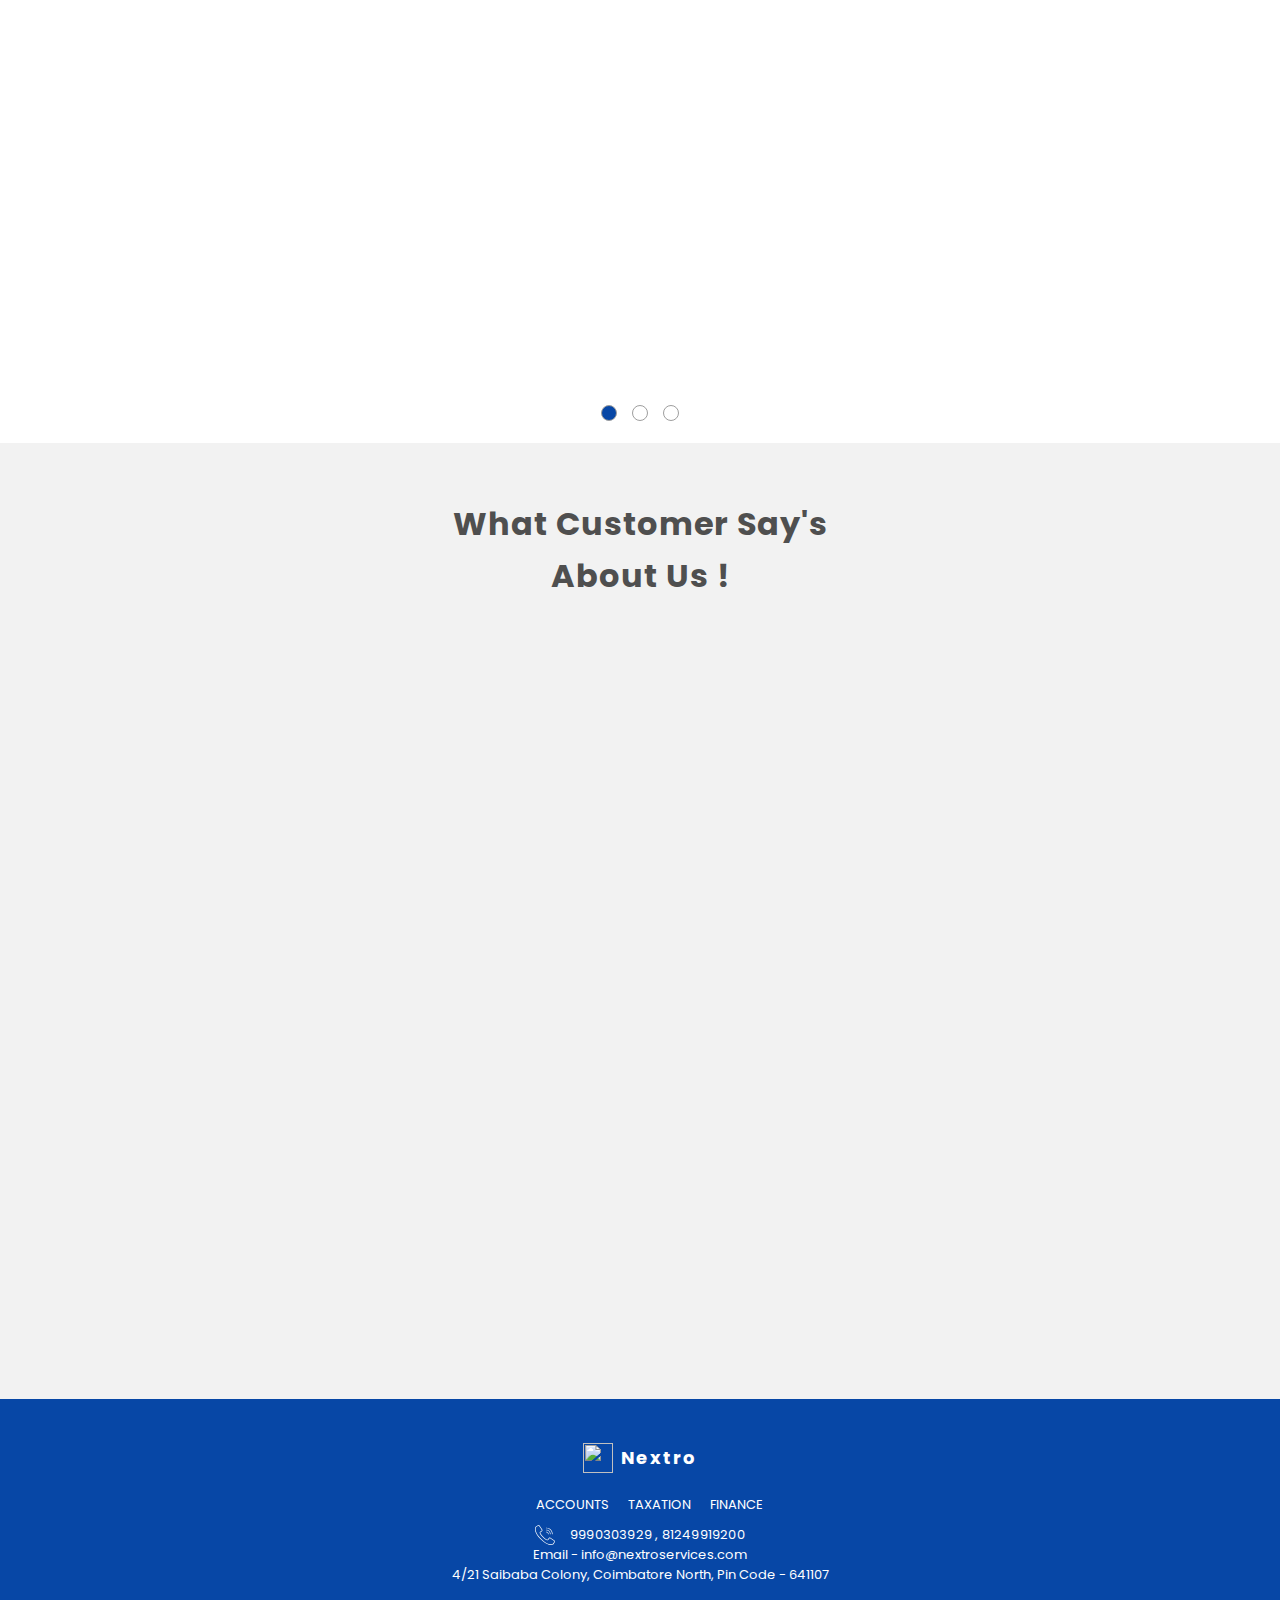
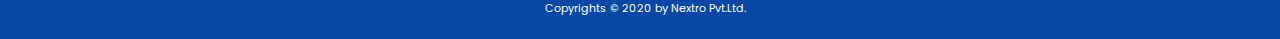
==== commit fc442c70: "Remove : Unwanted lib and code" ====
--- a/home.html
+++ b/home.html
@@ -17,12 +17,12 @@
     <link rel="manifest" href="assets/favicon/site.webmanifest">
     <!-- utily -->
     <script src="scripts/scripts/utily.js"></script>
-    <script src="scripts/scripts/pure-swipe.js"></script>
     <!-- Include web component scripts -->
     <script src="scripts/webcomponents/nextroTitleBar.js"></script>
     <script src="scripts/webcomponents/nextroListCard.js"></script>
     <script src="scripts/webcomponents/nextroSpecList.js"></script>
     <script src="scripts/webcomponents/nextroTestimonial.js"></script>
+    <script src="scripts/webcomponents/nextroFooter.js"></script>
   </head>
   <body>
     <div class="full-wh">
@@ -437,21 +437,24 @@
         <div class="flex perfect-cen testimonial-tm">
           <div class="testimonial-card-con">
             <nextro-testimonial-card
-              class="testi-cc"
+              id="sec-6-card-1"
+              class="testi-cc visible-hidden"
               img-src="/assets/face/sample-face.jpg"
               rating="5"
               card-description="&nbsp;&nbsp;Lorem ipsum dolor sit amet, cons ecte tur adipi scing elit. Nunc maximus, nulla ut commodo sagittis, sapien dui mattis dui, non pulvinar lorem felis nec erat. Aliquam egestas, velit at condimentum placerat, sem sapien laoreet"
             >
             </nextro-testimonial-card>
             <nextro-testimonial-card
-              class="testi-cc"
+              id="sec-6-card-2"
+              class="testi-cc visible-hidden"
               img-src="/assets/face/sample-face.jpg"
               rating="5"
               card-description="&nbsp;&nbsp;Lorem ipsum dolor sit amet, cons ecte tur adipi scing elit. Nunc maximus, nulla ut commodo sagittis, sapien dui mattis dui, non pulvinar lorem felis nec erat. Aliquam egestas, velit at condimentum placerat, sem sapien laoreet"
             >
             </nextro-testimonial-card>
             <nextro-testimonial-card
-              class="testi-cc"
+              id="sec-6-card-3"
+              class="testi-cc visible-hidden"
               img-src="/assets/face/sample-face.jpg"
               rating="4"
               card-description="&nbsp;&nbsp;Lorem ipsum dolor sit amet, cons ecte tur adipi scing elit. Nunc maximus, nulla ut commodo sagittis, sapien dui mattis dui, non pulvinar lorem felis nec erat. Aliquam egestas, velit at condimentum placerat, sem sapien laoreet"
@@ -460,7 +463,7 @@
           </div>
         </div>
       </section>
-      
+      <nextro-footer-card></nextro-footer-card>
     </div>
     <script src="scripts/scripts/homePage.js"></script>
   </body>
--- a/css/nextroCommon.css
+++ b/css/nextroCommon.css
@@ -167,6 +167,84 @@
     -webkit-animation-name: fadeInLeft;
     animation-name: fadeInLeft;
 }
+@-webkit-keyframes bounceInRight {
+  from,
+  60%,
+  75%,
+  90%,
+  to {
+    -webkit-animation-timing-function: cubic-bezier(0.215, 0.61, 0.355, 1);
+    animation-timing-function: cubic-bezier(0.215, 0.61, 0.355, 1);
+  }
+
+  from {
+    opacity: 0;
+    -webkit-transform: translate3d(3000px, 0, 0) scaleX(3);
+    transform: translate3d(3000px, 0, 0) scaleX(3);
+  }
+
+  60% {
+    opacity: 1;
+    -webkit-transform: translate3d(-25px, 0, 0) scaleX(1);
+    transform: translate3d(-25px, 0, 0) scaleX(1);
+  }
+
+  75% {
+    -webkit-transform: translate3d(10px, 0, 0) scaleX(0.98);
+    transform: translate3d(10px, 0, 0) scaleX(0.98);
+  }
+
+  90% {
+    -webkit-transform: translate3d(-5px, 0, 0) scaleX(0.995);
+    transform: translate3d(-5px, 0, 0) scaleX(0.995);
+  }
+
+  to {
+    -webkit-transform: translate3d(0, 0, 0);
+    transform: translate3d(0, 0, 0);
+  }
+}
+@keyframes bounceInRight {
+  from,
+  60%,
+  75%,
+  90%,
+  to {
+    -webkit-animation-timing-function: cubic-bezier(0.215, 0.61, 0.355, 1);
+    animation-timing-function: cubic-bezier(0.215, 0.61, 0.355, 1);
+  }
+
+  from {
+    opacity: 0;
+    -webkit-transform: translate3d(3000px, 0, 0) scaleX(3);
+    transform: translate3d(3000px, 0, 0) scaleX(3);
+  }
+
+  60% {
+    opacity: 1;
+    -webkit-transform: translate3d(-25px, 0, 0) scaleX(1);
+    transform: translate3d(-25px, 0, 0) scaleX(1);
+  }
+
+  75% {
+    -webkit-transform: translate3d(10px, 0, 0) scaleX(0.98);
+    transform: translate3d(10px, 0, 0) scaleX(0.98);
+  }
+
+  90% {
+    -webkit-transform: translate3d(-5px, 0, 0) scaleX(0.995);
+    transform: translate3d(-5px, 0, 0) scaleX(0.995);
+  }
+
+  to {
+    -webkit-transform: translate3d(0, 0, 0);
+    transform: translate3d(0, 0, 0);
+  }
+}
+.animate__bounceInRight{
+  -webkit-animation-name: bounceInRight;
+  animation-name: bounceInRight;
+}
 /* Resuable styles */
 .flex{
     display:flex;
